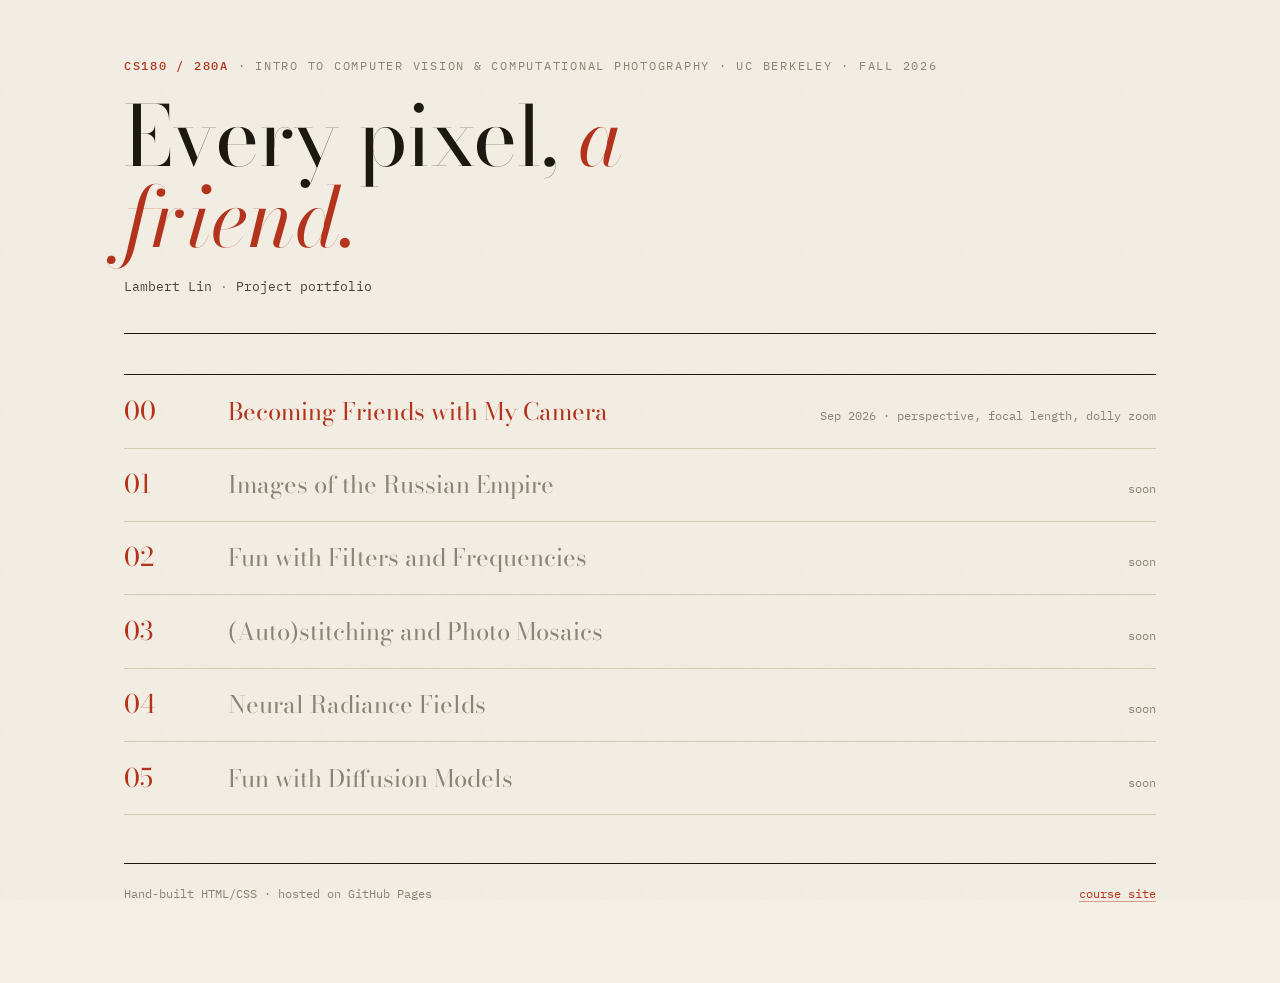
==== index.html @ b27bf091 "Project 0: Becoming Friends with Your Camera Portfolio skeleton, shared stylesheet, proj0 page with " ====
<!DOCTYPE html>
<html lang="en">
<head>
  <meta charset="utf-8">
  <meta name="viewport" content="width=device-width, initial-scale=1">
  <title>Lambert Lin · CS180 Portfolio</title>
  <link rel="stylesheet" href="./style.css">
</head>
<body>
  <main class="page">
    <header class="masthead">
      <p class="kicker"><b>CS180 / 280A</b> · Intro to Computer Vision &amp; Computational Photography · UC Berkeley · Fall 2026</p>
      <h1>Every pixel, <em>a friend.</em></h1>
      <p class="byline"><span>Lambert Lin</span><span>Project portfolio</span></p>
    </header>

    <ol class="index">
      <li><span class="num">00</span><a href="./proj0/">Becoming Friends with My Camera</a><span class="meta">Sep 2026 · perspective, focal length, dolly zoom</span></li>
      <li><span class="num">01</span><span class="soon">Images of the Russian Empire</span><span class="meta">soon</span></li>
      <li><span class="num">02</span><span class="soon">Fun with Filters and Frequencies</span><span class="meta">soon</span></li>
      <li><span class="num">03</span><span class="soon">(Auto)stitching and Photo Mosaics</span><span class="meta">soon</span></li>
      <li><span class="num">04</span><span class="soon">Neural Radiance Fields</span><span class="meta">soon</span></li>
      <li><span class="num">05</span><span class="soon">Fun with Diffusion Models</span><span class="meta">soon</span></li>
    </ol>

    <footer class="colophon">
      <span>Hand-built HTML/CSS · hosted on GitHub Pages</span>
      <span><a href="https://cal-cs180.github.io/fa26/">course site</a></span>
    </footer>
  </main>
</body>
</html>
---- style.css ----
/* CS180 portfolio — shared stylesheet. 纸感 + 暗房红：Bodoni Moda 标题 / Newsreader 正文 / IBM Plex Mono 数据 */
@import url('https://fonts.googleapis.com/css2?family=Bodoni+Moda:ital,opsz,wght@0,6..96,400;0,6..96,500;1,6..96,400&family=Newsreader:ital,opsz,wght@0,6..72,400;0,6..72,500;1,6..72,400&family=IBM+Plex+Mono:wght@400;500&display=swap');

:root {
  --paper: #f4efe5;
  --paper-2: #eae3d3;
  --ink: #1c1913;
  --ink-2: #48423a;
  --ink-3: #8b8375;
  --rule: #d2c9b6;
  --accent: #b3331d;      /* darkroom red */
  --amber: #d69a2f;       /* safelight amber */
  --max: 1080px;
  --serif: "Newsreader", Georgia, "Times New Roman", serif;
  --display: "Bodoni Moda", "Didot", "Bodoni 72", Georgia, serif;
  --mono: "IBM Plex Mono", "SF Mono", Menlo, monospace;
}

* { box-sizing: border-box; }
html { -webkit-text-size-adjust: 100%; }
body {
  margin: 0;
  background: var(--paper);
  color: var(--ink);
  font-family: var(--serif);
  font-size: 1.125rem;
  line-height: 1.55;
  font-optical-sizing: auto;
}
/* 纸张颗粒 */
body::before {
  content: "";
  position: fixed; inset: 0; z-index: -1; pointer-events: none;
  opacity: .55;
  background-image: url("data:image/svg+xml;utf8,<svg xmlns='http://www.w3.org/2000/svg' width='160' height='160'><filter id='n'><feTurbulence type='fractalNoise' baseFrequency='.9' numOctaves='2' stitchTiles='stitch'/><feColorMatrix values='0 0 0 0 0.35 0 0 0 0 0.30 0 0 0 0 0.22 0 0 0 .08 0'/></filter><rect width='100%' height='100%' filter='url(%23n)'/></svg>");
}

a { color: var(--accent); text-decoration: none; border-bottom: 1px solid color-mix(in srgb, var(--accent) 45%, transparent); }
a:hover { border-bottom-color: var(--accent); }

.page { max-width: var(--max); margin: 0 auto; padding: 3.5rem 1.5rem 5rem; }

/* ---------- 报头 ---------- */
.masthead { padding-bottom: 2.25rem; border-bottom: 1px solid var(--ink); position: relative; }
.kicker {
  font-family: var(--mono); font-size: .78rem; letter-spacing: .14em; text-transform: uppercase;
  color: var(--ink-3); margin: 0 0 1.2rem;
}
.kicker b { color: var(--accent); font-weight: 500; }
.masthead h1 {
  font-family: var(--display); font-weight: 400; font-size: clamp(2.6rem, 6.5vw, 5.2rem);
  line-height: .98; letter-spacing: -.01em; margin: 0 0 1.2rem; max-width: 14ch;
}
.masthead h1 em { font-style: italic; color: var(--accent); }
.byline { font-family: var(--mono); font-size: .82rem; color: var(--ink-2); margin: 0; }
.byline span + span::before { content: "·"; margin: 0 .6em; color: var(--ink-3); }
.lede { font-size: 1.32rem; line-height: 1.45; max-width: 34em; margin: 1.6rem 0 0; color: var(--ink-2); }
.lede::first-letter { font-family: var(--display); font-size: 1.35em; color: var(--accent); }

/* ---------- 章节 ---------- */
.part { padding: 3.5rem 0 1rem; border-bottom: 1px solid var(--rule); }
.part:last-of-type { border-bottom: 0; }
.part-head { display: grid; grid-template-columns: 5.5rem 1fr; gap: 1rem; align-items: baseline; margin-bottom: 1.8rem; }
.num { font-family: var(--display); font-size: 3rem; line-height: 1; color: var(--accent); font-variant-numeric: lining-nums; }
.part h2 { font-family: var(--display); font-weight: 400; font-size: clamp(1.7rem, 3.4vw, 2.5rem); line-height: 1.1; margin: 0; }
.brief { grid-column: 2; margin: .35rem 0 0; color: var(--ink-3); font-style: italic; font-size: 1.05rem; }

/* 图对 */
.pair { display: grid; grid-template-columns: 1fr 1fr; gap: 1.6rem; }
.shot { margin: 0; }
.frame {
  background: var(--ink); padding: 6px; box-shadow: 0 1px 0 rgba(0,0,0,.18), 0 14px 30px -18px rgba(28,25,19,.55);
  transition: transform .35s cubic-bezier(.2,.7,.2,1), box-shadow .35s;
}
.frame img { display: block; width: 100%; height: auto; }
.shot:hover .frame { transform: translateY(-3px); box-shadow: 0 1px 0 rgba(0,0,0,.18), 0 22px 40px -18px rgba(28,25,19,.6); }
.frame.placeholder { aspect-ratio: 4 / 5; display: grid; place-items: center; color: var(--paper-2); font-family: var(--mono); font-size: .8rem; letter-spacing: .1em; }
figcaption { display: flex; justify-content: space-between; gap: 1rem; align-items: baseline; margin-top: .7rem; flex-wrap: wrap; }
.tag { font-family: var(--mono); font-size: .8rem; letter-spacing: .08em; text-transform: uppercase; }
.tag::before { content: "■ "; }
.tag-bad::before { color: var(--ink-3); }
.tag-good::before { color: var(--accent); }
.exif { font-family: var(--mono); font-size: .78rem; color: var(--ink-3); }
.exif b { color: var(--ink); font-weight: 500; }

/* 解释块 */
.why { display: grid; grid-template-columns: 5.5rem 1fr; gap: 1rem; margin: 2.2rem 0 1.5rem; }
.why h3 { grid-column: 1; margin: .15rem 0 0; font-family: var(--mono); font-size: .78rem; letter-spacing: .14em; text-transform: uppercase; color: var(--accent); font-weight: 500; }
.why > div { grid-column: 2; max-width: 40em; }
.why p { margin: 0 0 .9em; }

/* 示意图 */
.diagram { margin: 2.2rem 0 0; }
.diagram svg { width: 100%; height: auto; display: block; }
.diagram figcaption { justify-content: flex-start; color: var(--ink-3); font-size: .95rem; font-style: italic; }

/* dolly zoom */
.dolly { margin: 0; }
.dolly .frame { max-width: 720px; margin: 0 auto; }
.filmstrip {
  margin: 1.4rem 0 0; padding: 12px 10px; background: var(--ink);
  display: grid; grid-auto-flow: column; grid-auto-columns: minmax(120px, 1fr); gap: 10px; overflow-x: auto;
  border-top: 6px dotted var(--paper-2); border-bottom: 6px dotted var(--paper-2);
}
.filmstrip figure { margin: 0; position: relative; }
.filmstrip img { display: block; width: 100%; height: auto; }
.filmstrip figcaption { position: absolute; left: 6px; bottom: 6px; margin: 0; font-family: var(--mono); font-size: .68rem; color: var(--amber); background: rgba(28,25,19,.75); padding: 1px 5px; }

/* 页脚 */
.colophon { margin-top: 3rem; padding-top: 1.2rem; border-top: 1px solid var(--ink); font-family: var(--mono); font-size: .78rem; color: var(--ink-3); display: flex; justify-content: space-between; gap: 1rem; flex-wrap: wrap; }

.print-note { display: none; font-family: var(--mono); font-size: .78rem; color: var(--accent); width: 100%; }

/* 待填内容高亮（交付前应全部替换掉） */
.todo { background: #fff2a8; color: #6b4d00; padding: 0 .25em; }

/* 首屏渐显 */
@media (prefers-reduced-motion: no-preference) {
  .masthead, .part, .colophon { animation: rise .7s cubic-bezier(.2,.7,.2,1) both; }
  .part:nth-of-type(1) { animation-delay: .12s; }
  .part:nth-of-type(2) { animation-delay: .22s; }
  .part:nth-of-type(3) { animation-delay: .32s; }
  .colophon { animation-delay: .4s; }
}
@keyframes rise { from { opacity: 0; transform: translateY(14px); } to { opacity: 1; transform: none; } }

/* 目录页（站点首页） */
.index { list-style: none; padding: 0; margin: 2.5rem 0 0; border-top: 1px solid var(--ink); }
.index li { display: grid; grid-template-columns: 5.5rem 1fr auto; gap: 1rem; align-items: baseline; padding: 1.1rem 0; border-bottom: 1px solid var(--rule); }
.index .num { font-size: 1.6rem; }
.index a { border: 0; font-family: var(--display); font-size: 1.5rem; }
.index .soon { color: var(--ink-3); font-family: var(--display); font-size: 1.5rem; }
.index .meta { font-family: var(--mono); font-size: .78rem; color: var(--ink-3); }

@media (max-width: 720px) {
  body { font-size: 1.05rem; }
  .page { padding: 2.5rem 1.1rem 4rem; }
  .pair { grid-template-columns: 1fr; }
  .part-head, .why { grid-template-columns: 1fr; }
  .brief, .why > div { grid-column: 1; }
  .index li { grid-template-columns: 3.5rem 1fr; }
  .index .meta { grid-column: 2; }
}

@media print {
  @page { margin: 14mm; }
  body { background: #fff; font-size: 11pt; }
  body::before { display: none; }
  .frame { box-shadow: none; }
  .pair, .shot, .dolly, .diagram, .why { break-inside: avoid; }
  .part-head { break-after: avoid; }
  .masthead { break-inside: avoid; break-after: avoid; }
  .masthead, .part, .colophon { animation: none; }
  .filmstrip { overflow: visible; grid-auto-columns: 1fr; }
  .print-note { display: block; }
}
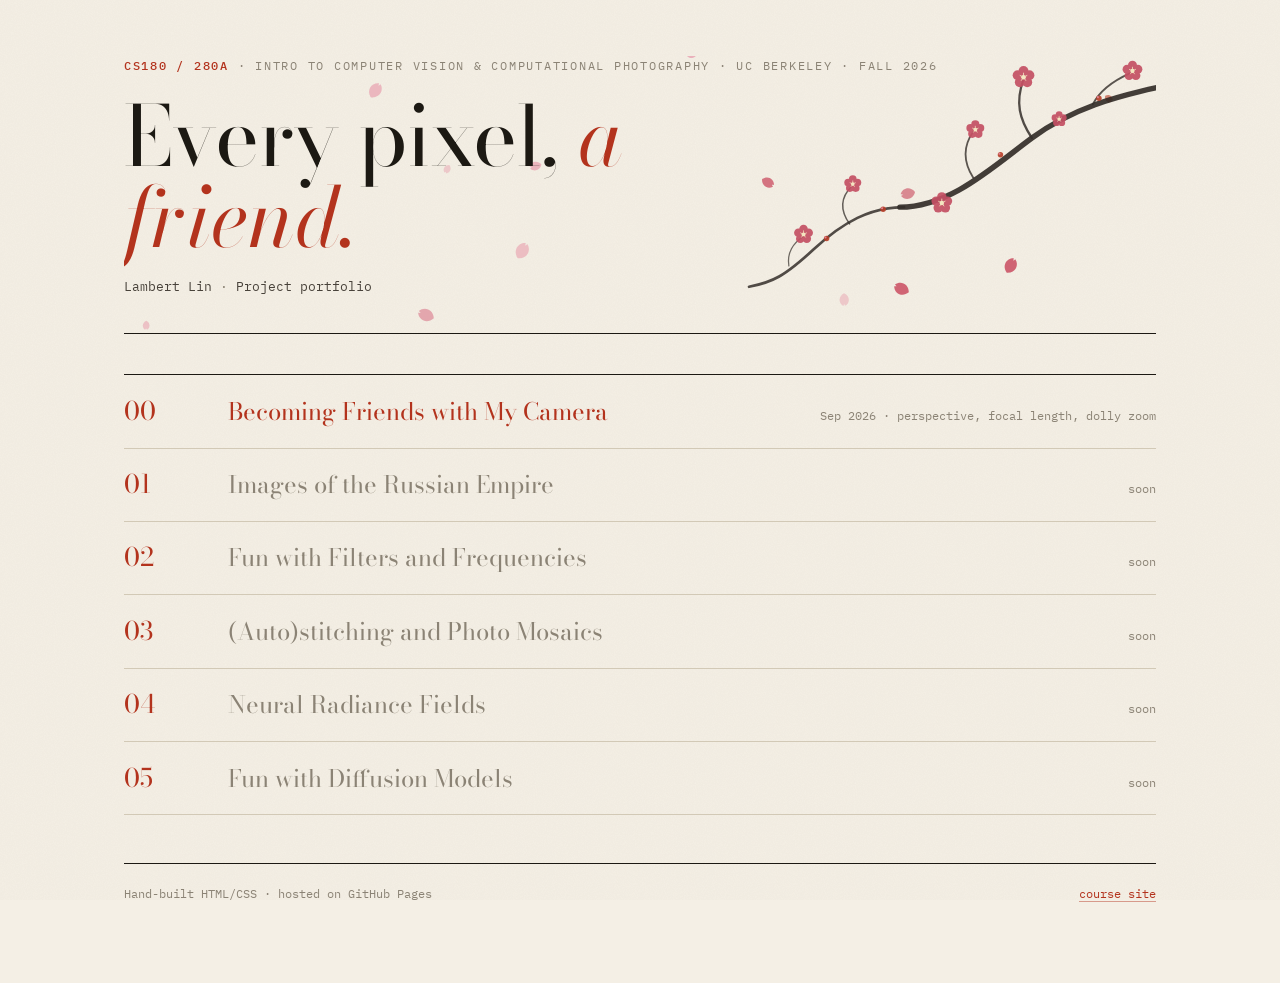
==== commit 6143963f: "masthead: ink plum branch and drifting petals (canvas, no deps) Co-Authored-By: Claude Fable 5.1 <no" ====
--- a/index.html
+++ b/index.html
@@ -28,5 +28,6 @@
       <span><a href="https://cal-cs180.github.io/fa26/">course site</a></span>
     </footer>
   </main>
+  <script src="./petals.js" defer></script>
 </body>
 </html>
--- a/style.css
+++ b/style.css
@@ -41,7 +41,12 @@
 .page { max-width: var(--max); margin: 0 auto; padding: 3.5rem 1.5rem 5rem; }
 
 /* ---------- 报头 ---------- */
-.masthead { padding-bottom: 2.25rem; border-bottom: 1px solid var(--ink); position: relative; }
+.masthead { padding-bottom: 2.25rem; border-bottom: 1px solid var(--ink); position: relative; overflow: hidden; }
+.masthead > * { position: relative; z-index: 1; }
+.masthead .petals, .masthead .branch { position: absolute; z-index: 0; pointer-events: none; }
+.masthead .petals { inset: 0; }
+.masthead .branch { top: -6px; right: -10px; width: min(440px, 46%); opacity: .95; }
+.masthead .branch svg { width: 100%; height: auto; display: block; }
 .kicker {
   font-family: var(--mono); font-size: .78rem; letter-spacing: .14em; text-transform: uppercase;
   color: var(--ink-3); margin: 0 0 1.2rem;
@@ -134,6 +139,7 @@
 
 @media (max-width: 720px) {
   body { font-size: 1.05rem; }
+  .masthead .branch { width: 58%; opacity: .6; top: 0; }
   .page { padding: 2.5rem 1.1rem 4rem; }
   .pair { grid-template-columns: 1fr; }
   .part-head, .why { grid-template-columns: 1fr; }
@@ -148,9 +154,15 @@
   body::before { display: none; }
   .frame { box-shadow: none; }
   .pair, .shot, .dolly, .diagram, .why { break-inside: avoid; }
+  .part { break-before: page; }
   .part-head { break-after: avoid; }
   .masthead { break-inside: avoid; break-after: avoid; }
   .masthead, .part, .colophon { animation: none; }
+  .masthead .petals { display: none; }
+  .masthead .branch { opacity: .8; }
   .filmstrip { overflow: visible; grid-auto-columns: 1fr; }
   .print-note { display: block; }
+  .dolly .frame { max-width: 400px; }
+  .filmstrip { break-inside: avoid; }
+  .part-head { break-inside: avoid; }
 }
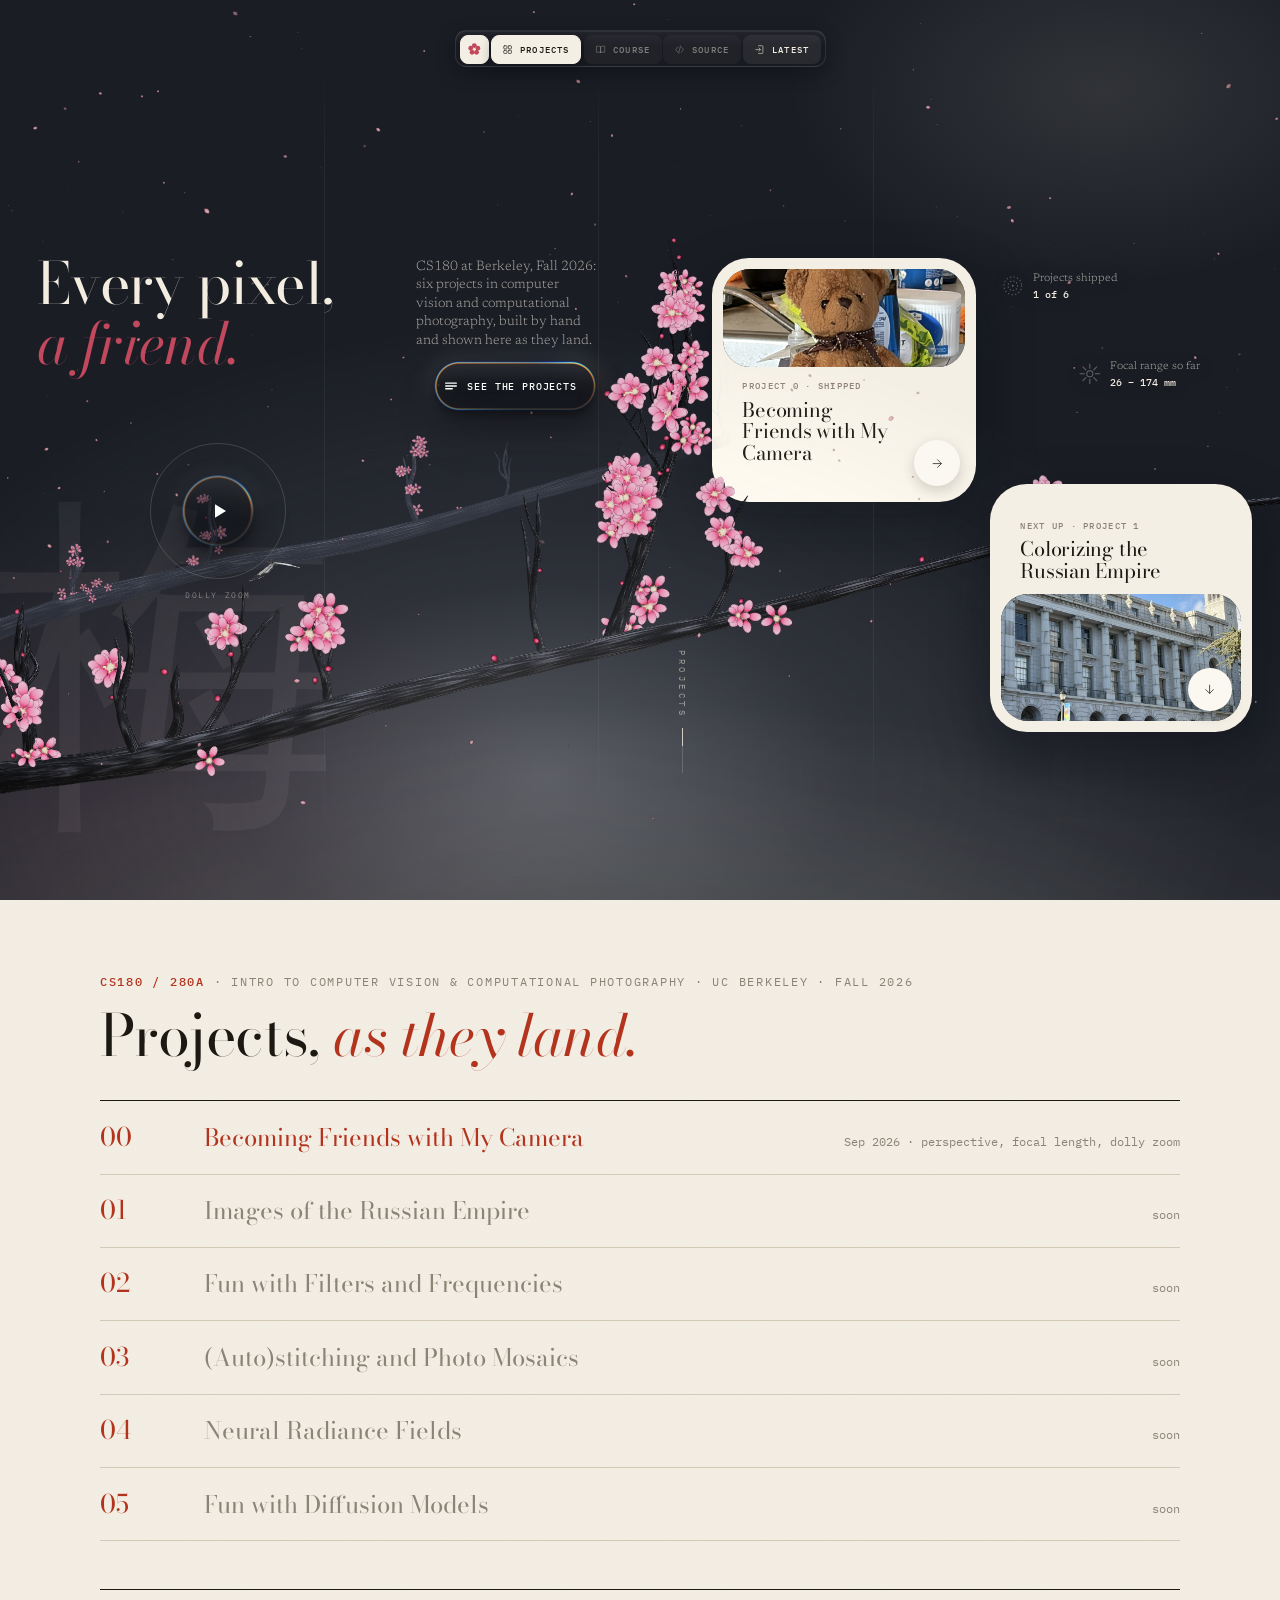
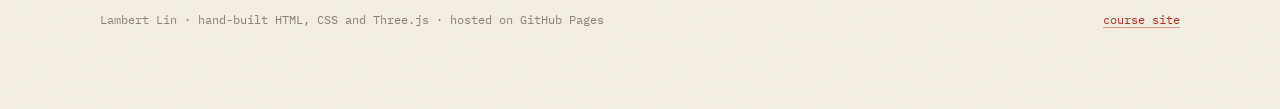
==== commit b4ecc769: "Portfolio home: 夜梅 — a night plum bough hero (Three.js), liquid-metal controls, paper project index " ====
--- a/index.html
+++ b/index.html
@@ -1,19 +1,843 @@
 <!DOCTYPE html>
 <html lang="en">
 <head>
-  <meta charset="utf-8">
-  <meta name="viewport" content="width=device-width, initial-scale=1">
-  <title>Lambert Lin · CS180 Portfolio</title>
-  <link rel="stylesheet" href="./style.css">
+<meta charset="utf-8">
+<meta name="viewport" content="width=device-width, initial-scale=1, viewport-fit=cover">
+<title>Lambert Lin · CS180 Portfolio</title>
+<meta name="description" content="CS180 Fall 2026 project portfolio: computer vision and computational photography, one page per project.">
+<link rel="icon" href="data:image/svg+xml,%3Csvg xmlns='http://www.w3.org/2000/svg' viewBox='0 0 24 24'%3E%3Crect width='24' height='24' fill='%2315171d'/%3E%3Cg fill='%23c2485d'%3E%3Ccircle cx='12' cy='6.8' r='3.4'/%3E%3Ccircle cx='16.9' cy='10.4' r='3.4'/%3E%3Ccircle cx='15.1' cy='16.2' r='3.4'/%3E%3Ccircle cx='8.9' cy='16.2' r='3.4'/%3E%3Ccircle cx='7.1' cy='10.4' r='3.4'/%3E%3C/g%3E%3Ccircle cx='12' cy='12' r='1.9' fill='%23f4e6bf'/%3E%3C/svg%3E">
+<script>document.documentElement.className += " js";</script>
+<link rel="preconnect" href="https://fonts.googleapis.com">
+<link rel="preconnect" href="https://fonts.gstatic.com" crossorigin>
+<link href="https://fonts.googleapis.com/css2?family=Bodoni+Moda:ital,opsz,wght@0,6..96,400;0,6..96,500;1,6..96,400&family=Newsreader:ital,opsz,wght@0,6..72,300;0,6..72,400;0,6..72,500;1,6..72,400&family=IBM+Plex+Mono:wght@400;500&display=swap" rel="stylesheet">
+<style>
+  /* ── design unit: 1u === 1px on the 1600 × 880 reference frame ───────── */
+  :root{
+    --u: calc(100vw / 1600);
+
+    --ink:            #f3ece0;
+    --ink-soft:       rgba(243,236,224,.66);
+    --ink-faint:      rgba(243,236,224,.46);
+    --rule:           rgba(243,236,224,.06);
+
+    --card:           #f4efe5;
+    --card-ink:       #1c1913;
+    --card-label:     #8b8375;
+
+    --mei:            #c2485d;
+    --night:          #15171d;
+
+    --display: "Bodoni Moda", "Didot", "Bodoni 72", Georgia, serif;
+    --serif: "Newsreader", Georgia, "Times New Roman", serif;
+    --mono: "IBM Plex Mono", "SF Mono", Menlo, monospace;
+
+    --ease: cubic-bezier(.22,.61,.36,1);
+    --ease-out: cubic-bezier(.16,1,.3,1);
+  }
+  @media (min-width:1900px){ :root{ --u: calc(1900px / 1600); } }
+
+  *,*::before,*::after{ box-sizing:border-box; margin:0; padding:0; }
+
+  html{ background:var(--night); scroll-behavior:smooth; }
+  body{
+    font-family:var(--serif);
+    font-weight:400;
+    color:var(--ink);
+    background:var(--night);
+    overflow-x:hidden;
+    -webkit-font-smoothing:antialiased;
+    -moz-osx-font-smoothing:grayscale;
+  }
+
+  /* ── hero shell ──────────────────────────────────────────────────────── */
+  .hero{
+    position:relative;
+    width:100%;
+    height:100svh;
+    min-height:calc(880 * var(--u));
+    overflow:hidden;
+    isolation:isolate;
+    /* a near-flat night, with the moon's halo top right and a faint
+       breath of plum in the low left corner */
+    background:
+      radial-gradient(34% 30% at 86% 10%, rgba(236,232,220,.11) 0%, rgba(236,232,220,0) 72%),
+      radial-gradient(60% 50% at 8% 92%,  rgba(194,72,93,.07) 0%, rgba(194,72,93,0) 70%),
+      #1a1d24;
+  }
+  /* The floor of light the bough stands in: moonlight pooling at the foot
+     of the frame, brightest in the middle of the bottom edge. */
+  .hero::after{
+    content:'';
+    position:absolute; inset:0;
+    background:
+      radial-gradient(72% 44% at 50% 117%, rgba(236,232,222,.34) 0%, rgba(236,232,222,.13) 42%, rgba(236,232,222,.03) 72%, rgba(236,232,222,0) 88%),
+      linear-gradient(180deg, rgba(236,232,222,0) 54%, rgba(236,232,222,.02) 78%, rgba(236,232,222,.06) 100%);
+    pointer-events:none; z-index:0;
+  }
+
+  .stage{
+    position:absolute; left:50%; top:50%;
+    margin-left:calc(-800 * var(--u));
+    margin-top:calc(-440 * var(--u));
+    width:calc(1600 * var(--u));
+    height:calc(880 * var(--u));
+  }
+
+  /* ── column guides (z 1) ─────────────────────────────────────────────── */
+  .guides{ position:absolute; inset:calc(-40 * var(--u)) 0; z-index:1; pointer-events:none; }
+  .guides i{
+    position:absolute; top:0; bottom:0; width:1px;
+    background:linear-gradient(180deg, rgba(243,236,224,0) 0%, var(--rule) 12%, var(--rule) 78%, rgba(243,236,224,0) 100%);
+  }
+
+  /* ── ghost glyph (z 1) ───────────────────────────────────────────────── */
+  .ghost{
+    position:absolute; z-index:1;
+    left:calc(-14 * var(--u)); bottom:calc(-96 * var(--u));
+    font-family:"Songti SC","Noto Serif SC","Source Han Serif SC","PingFang SC",var(--serif);
+    font-size:calc(440 * var(--u));
+    line-height:1;
+    font-weight:400;
+    color:rgba(243,236,224,.05);
+    white-space:nowrap; user-select:none; pointer-events:none;
+  }
+
+  /* ── three.js canvas (z 3) ───────────────────────────────────────────── */
+  #scene{
+    position:absolute; inset:0; z-index:3;
+    width:100%; height:100%;
+    pointer-events:none;
+    opacity:0; transition:opacity .7s var(--ease);
+  }
+  .is-ready #scene{ opacity:1; }
+
+  /* ── nav: a floating dock (z 5) ──────────────────────────────────────── */
+  .dock-wrap{
+    position:absolute; z-index:5;
+    top:calc(38 * var(--u)); left:0; right:0;
+    display:flex; justify-content:center;
+    pointer-events:none;
+  }
+  .dock{
+    pointer-events:auto;
+    display:flex; align-items:flex-start; gap:calc(3 * var(--u));
+    height:calc(46 * var(--u));
+    padding:calc(5 * var(--u));
+    border-radius:calc(14 * var(--u));
+    border:1px solid rgba(243,236,224,.11);
+    background:
+      linear-gradient(180deg, rgba(243,236,224,.055), rgba(243,236,224,0) 42%),
+      rgba(24,26,33,.76);
+    box-shadow:0 calc(8 * var(--u)) calc(22 * var(--u)) rgba(6,8,14,.34),
+               inset 0 1px rgba(243,236,224,.06);
+    isolation:isolate;
+  }
+  .dock-item{
+    position:relative; z-index:6;
+    display:inline-flex; align-items:center; justify-content:center;
+    flex:none;
+    height:calc(36 * var(--u));
+    gap:calc(8 * var(--u));
+    padding:0 calc(13 * var(--u));
+    transform-origin:50% 0;
+    border:1px solid transparent;
+    border-radius:calc(10 * var(--u));
+    background:rgba(243,236,224,.04);
+    color:var(--ink-faint);
+    text-decoration:none; cursor:pointer;
+    font-family:var(--mono);
+    font-size:calc(11 * var(--u)); font-weight:500;
+    letter-spacing:calc(1.5 * var(--u)); text-transform:uppercase;
+    white-space:nowrap;
+    will-change:width,height,transform;
+    transition:color .18s var(--ease), border-color .2s var(--ease), background .2s var(--ease);
+  }
+  .dock-item[data-near="true"]{
+    z-index:7;
+    color:var(--ink);
+    border-color:rgba(243,236,224,.19);
+    background:rgba(28,30,38,.94);
+    box-shadow:0 calc(7 * var(--u)) calc(16 * var(--u)) rgba(6,8,14,.34);
+  }
+  .dock-item .glyph{
+    width:calc(14 * var(--u)); height:calc(14 * var(--u)); flex:none;
+    opacity:.66; transition:opacity .18s var(--ease);
+  }
+  .dock-item .glyph svg{
+    display:block; width:100%; height:100%;
+    fill:none; stroke:currentColor; stroke-width:1.25;
+    stroke-linecap:round; stroke-linejoin:round;
+  }
+  .dock-item[data-near="true"] .glyph{ opacity:1; }
+
+  .dock-mark{
+    width:calc(36 * var(--u)); padding:0;
+    background:var(--card); border-color:var(--card); color:var(--mei);
+    overflow:hidden;
+  }
+  .dock-mark svg{ width:62%; height:62%; display:block; fill:currentColor; }
+  .dock-mark[data-near="true"]{ background:#fff; border-color:#fff; color:var(--mei); }
+
+  .dock-item.is-active{
+    background:var(--card); border-color:var(--card); color:var(--card-ink);
+    box-shadow:0 calc(6 * var(--u)) calc(16 * var(--u)) rgba(6,8,14,.28);
+  }
+  .dock-item.is-active .glyph{ opacity:.8; }
+  .dock-item--enter{ color:var(--ink); background:rgba(243,236,224,.075); }
+
+  /* ── specular rim ────────────────────────────────────────────────────── */
+  [data-spec]{ --spec-angle:2.4rad; --spec-bright:0; }
+  [data-spec]::after{
+    content:''; position:absolute; inset:-1px; z-index:5;
+    padding:1px; border-radius:inherit; pointer-events:none;
+    opacity:var(--spec-bright);
+    background:conic-gradient(from var(--spec-angle) at 50% 50%,
+      rgba(246,238,226,0) 0deg, rgba(246,238,226,.08) 14deg, rgba(246,238,226,.95) 28deg,
+      rgba(246,238,226,.16) 46deg, rgba(246,238,226,0) 68deg, rgba(246,238,226,0) 180deg,
+      rgba(246,238,226,.08) 194deg, rgba(246,238,226,.95) 208deg, rgba(246,238,226,.16) 226deg,
+      rgba(246,238,226,0) 248deg, rgba(246,238,226,0) 360deg);
+    -webkit-mask:linear-gradient(#000 0 0) content-box, linear-gradient(#000 0 0);
+            mask:linear-gradient(#000 0 0) content-box, linear-gradient(#000 0 0);
+    -webkit-mask-composite:xor; mask-composite:exclude;
+  }
+  .dock{ position:relative; }
+
+  /* ── hero copy (z 4) ─────────────────────────────────────────────────── */
+  .headline{
+    position:absolute; z-index:4;
+    left:calc(46 * var(--u)); top:calc(196 * var(--u));
+    font-family:var(--display);
+    font-size:calc(72 * var(--u)); line-height:calc(72 * var(--u));
+    font-weight:400; letter-spacing:calc(-0.8 * var(--u));
+    color:var(--ink);
+  }
+  .headline span{ display:block; padding-bottom:.04em; }
+  .headline span i{ display:inline-block; font-style:normal; }
+  .headline em{ font-style:italic; color:var(--mei); }
+
+  .lede{
+    position:absolute; z-index:4;
+    left:calc(520 * var(--u)); top:calc(200 * var(--u));
+    width:calc(226 * var(--u));
+    font-size:calc(17 * var(--u)); line-height:calc(23 * var(--u));
+    font-weight:300; color:var(--ink-soft);
+  }
+
+  /* ── liquid-metal controls ───────────────────────────────────────────── */
+  .pill-clip{
+    position:absolute; z-index:4;
+    left:calc(644 * var(--u)); top:calc(360 * var(--u));
+    width:calc(410 * var(--u)); height:calc(270 * var(--u));
+    margin:calc(-135 * var(--u)) 0 0 calc(-205 * var(--u));
+    clip-path:inset(calc(72 * var(--u)) calc(60 * var(--u))
+                    calc(26 * var(--u)) calc(60 * var(--u)) round calc(62 * var(--u)));
+  }
+  .pill{
+    position:absolute; inset:0; --mr:calc(150 * var(--u));
+    display:grid; place-items:center;
+  }
+
+  .liquid-stage{
+    --lu:calc(var(--h) / 516);
+    --bh:var(--h);
+    --pad:calc(900 * var(--lu));
+    position:relative;
+    width:max-content; height:max-content;
+    padding:var(--pad);
+    display:grid; place-items:center;
+    touch-action:manipulation;
+    font-family:var(--mono);
+    -webkit-font-smoothing:antialiased;
+  }
+  .liquid-stage--explore{ --h:calc(60.156 * var(--u)); }
+  .liquid-stage--play{ --h:calc(88.2288 * var(--u)); }
+
+  .liquid-plate{
+    position:absolute;
+    inset:var(--pad);
+    border-radius:999px;
+    background:
+      linear-gradient(180deg, rgba(255,255,255,.085), rgba(255,255,255,.014) 44%, rgba(255,255,255,0) 64%),
+      rgba(8,9,14,.46);
+    box-shadow:
+      0 calc(var(--h) * 0.08) calc(var(--h) * 0.18) rgba(0,0,0,.38),
+      0 calc(var(--h) * 0.24) calc(var(--h) * 0.50) rgba(0,0,0,.28),
+      0 calc(var(--h) * 0.48) calc(var(--h) * 0.96) rgba(0,0,0,.16),
+      inset 0 1px 0 rgba(255,255,255,.13),
+      inset 0 calc(var(--h) * -0.02) calc(var(--h) * 0.05) rgba(255,255,255,.05);
+    transition:box-shadow .38s cubic-bezier(.22,.61,.36,1),
+               background .38s cubic-bezier(.22,.61,.36,1);
+  }
+  .liquid-stage.hot .liquid-plate{
+    background:
+      linear-gradient(180deg, rgba(255,255,255,.105), rgba(255,255,255,.02) 44%, rgba(255,255,255,0) 64%),
+      rgba(6,7,12,.54);
+    box-shadow:
+      0 calc(var(--h) * 0.10) calc(var(--h) * 0.22) rgba(0,0,0,.44),
+      0 calc(var(--h) * 0.32) calc(var(--h) * 0.66) rgba(0,0,0,.34),
+      0 calc(var(--h) * 0.66) calc(var(--h) * 1.32) rgba(0,0,0,.20),
+      inset 0 1px 0 rgba(255,255,255,.17),
+      inset 0 calc(var(--h) * -0.02) calc(var(--h) * 0.05) rgba(255,255,255,.06);
+  }
+  .liquid-fx{ position:absolute; inset:0; width:100%; height:100%; display:block; }
+
+  .liquid-button{
+    position:relative;
+    height:var(--bh);
+    border:0; background:none;
+    border-radius:999px;
+    display:flex; align-items:center; justify-content:center;
+    color:#fff;
+    font-family:inherit; font-weight:500; line-height:1;
+    letter-spacing:.08em; text-transform:uppercase;
+    cursor:pointer; -webkit-tap-highlight-color:transparent; outline:none;
+  }
+  .liquid-button:focus-visible{
+    outline:calc(4 * var(--lu)) solid rgba(255,255,255,.55);
+    outline-offset:calc(10 * var(--lu));
+  }
+  .liquid-button .ico{ display:block; flex:none; overflow:visible; }
+  .liquid-button .lbl{ display:block; transform:translateY(calc(2 * var(--lu))); }
+  .liquid-button--explore{
+    padding:0 calc(200 * var(--lu)) 0 calc(95 * var(--lu));
+    gap:calc(104 * var(--lu));
+    font-size:calc(112 * var(--lu));
+  }
+  .liquid-button--explore .ico{
+    width:calc(150 * var(--lu)); height:calc(150 * var(--lu));
+  }
+  .liquid-button--play{
+    width:var(--bh); height:var(--bh); padding:0;
+  }
+  .liquid-button--play .ico{
+    width:calc(176 * var(--lu)); height:calc(176 * var(--lu));
+    margin-left:calc(14 * var(--lu));
+  }
+  .liquid-button--play .lbl{ display:none; }
+  .liquid-stage.press .liquid-plate{
+    background:
+      linear-gradient(180deg, rgba(255,255,255,.07), rgba(255,255,255,.01) 44%, rgba(255,255,255,0) 64%),
+      rgba(5,6,10,.58);
+    box-shadow:
+      0 calc(var(--h) * 0.04) calc(var(--h) * 0.11) rgba(0,0,0,.46),
+      0 calc(var(--h) * 0.13) calc(var(--h) * 0.32) rgba(0,0,0,.36),
+      0 calc(var(--h) * 0.27) calc(var(--h) * 0.62) rgba(0,0,0,.22),
+      inset 0 1px 0 rgba(255,255,255,.10);
+    transition-duration:.10s;
+  }
+
+  /* ── play button (z 4) ─────────────────────────────────────────────── */
+  .play-wrap{
+    position:absolute; z-index:4; pointer-events:none;
+    left:calc(187 * var(--u)); top:calc(431 * var(--u));
+    width:calc(170 * var(--u)); height:calc(170 * var(--u));
+  }
+  .play-wrap > *{ pointer-events:auto; }
+  .play-clip{
+    position:absolute; left:50%; top:50%;
+    width:calc(396 * var(--u)); height:calc(396 * var(--u));
+    margin:calc(-198 * var(--u)) 0 0 calc(-198 * var(--u));
+    clip-path:inset(calc(131 * var(--u)) calc(106 * var(--u))
+                    calc(73 * var(--u)) calc(106 * var(--u)) round calc(92 * var(--u)));
+  }
+  .play-glass{ position:absolute; inset:0; display:grid; place-items:center; }
+  .play-ring{
+    position:absolute; inset:0; pointer-events:none;
+    border:1px solid rgba(243,236,224,.17); border-radius:50%;
+  }
+  .play-ring::after{
+    content:''; position:absolute; inset:calc(-1 * var(--u));
+    border:1px solid rgba(243,236,224,.32); border-radius:50%;
+    opacity:0; transform:scale(.86);
+    transition:opacity .7s var(--ease), transform .9s var(--ease-out);
+  }
+  .play-clip:hover ~ .play-ring::after,
+  .play-clip:focus-within ~ .play-ring::after{ opacity:1; transform:scale(1.06); }
+  .play-label{
+    position:absolute; left:50%; top:calc(100% + 12 * var(--u)); transform:translateX(-50%);
+    font-family:var(--mono); font-size:calc(10.5 * var(--u)); letter-spacing:calc(2 * var(--u));
+    text-transform:uppercase; color:var(--ink-faint); white-space:nowrap;
+  }
+
+  /* ── stats (z 4) ─────────────────────────────────────────────────────── */
+  .stat{ position:absolute; z-index:4; display:flex; align-items:flex-start; gap:calc(9 * var(--u)); }
+  .stat--a{ left:calc(1250 * var(--u)); top:calc(216 * var(--u)); }
+  .stat--b{ left:calc(1346 * var(--u)); top:calc(326 * var(--u)); }
+  .stat .mark{ width:calc(32 * var(--u)); height:calc(32 * var(--u)); flex:none; margin-top:calc(2 * var(--u)); color:rgba(243,236,224,.34); }
+  .stat .mark svg{ width:100%; height:100%; display:block; }
+  .stat dt{ font-size:calc(13.5 * var(--u)); font-weight:300; color:var(--ink-soft); line-height:calc(19 * var(--u)); }
+  .stat dt, .stat dd{ text-shadow:0 calc(2 * var(--u)) calc(16 * var(--u)) rgba(6,8,14,.6); }
+  .stat .mark svg{ filter:drop-shadow(0 calc(2 * var(--u)) calc(10 * var(--u)) rgba(6,8,14,.6)); }
+  .stat dd{ font-family:var(--mono); font-size:calc(13 * var(--u)); font-weight:500; color:var(--ink); line-height:calc(21 * var(--u)); }
+
+  /* ── cards ───────────────────────────────────────────────────────────── */
+  .card{
+    position:absolute;
+    background:var(--card); border-radius:calc(46 * var(--u));
+    box-shadow:0 calc(30 * var(--u)) calc(70 * var(--u)) rgba(6,8,14,.40);
+    transition:box-shadow .8s var(--ease);
+  }
+  .card--about{
+    left:calc(890 * var(--u)); top:calc(200 * var(--u));
+    width:calc(330 * var(--u)); height:calc(305 * var(--u));
+  }
+  .card--stove{
+    z-index:4; will-change:transform;
+    left:calc(1237 * var(--u)); top:calc(482 * var(--u));
+    width:calc(328 * var(--u)); height:calc(310 * var(--u));
+  }
+  .card .label{
+    position:absolute; left:calc(38 * var(--u));
+    font-family:var(--mono); font-size:calc(11 * var(--u)); letter-spacing:calc(1.6 * var(--u));
+    text-transform:uppercase; font-weight:500; color:var(--card-label);
+  }
+  .card h2{
+    position:absolute; left:calc(38 * var(--u)); right:calc(38 * var(--u));
+    font-family:var(--display);
+    font-size:calc(25 * var(--u)); line-height:calc(27 * var(--u));
+    font-weight:400; letter-spacing:calc(-0.3 * var(--u)); color:var(--card-ink);
+  }
+  .card--about .label{ top:calc(152 * var(--u)); }
+  .card--about h2{ top:calc(176 * var(--u)); width:calc(200 * var(--u)); }
+  .card--stove .label{ top:calc(45 * var(--u)); }
+  .card--stove h2{ top:calc(68 * var(--u)); }
+  .card figure{
+    position:absolute; left:calc(14 * var(--u)); right:calc(14 * var(--u));
+    border-radius:calc(34 * var(--u)); overflow:hidden;
+    isolation:isolate; background:#2a2420;
+  }
+  .card--stove figure{ bottom:calc(14 * var(--u)); height:calc(158 * var(--u)); }
+  .card--about figure{ top:calc(14 * var(--u)); height:calc(122 * var(--u)); }
+  .portal-media{
+    position:absolute; inset:calc(-9 * var(--u)); z-index:1; display:block;
+    will-change:transform,clip-path;
+    transform:
+      perspective(900px)
+      translate3d(calc(var(--px,0) * -11px),calc(var(--py,0) * -7px),0)
+      rotateY(calc(var(--px,0) * -1.4deg))
+      rotateX(calc(var(--py,0) * .9deg));
+    transform-origin:50% 50%;
+  }
+  .portal-media img{
+    width:100%; height:100%; object-fit:cover; display:block;
+    transform:scale(1.08);
+    filter:saturate(.92) contrast(1.03);
+    transition:transform 1.25s var(--ease-out),filter .8s var(--ease);
+  }
+  .card:hover .portal-media img{ transform:scale(1.13); filter:saturate(1.04) contrast(1.04); }
+  .pixel-reveal{
+    position:absolute; inset:0; z-index:3; width:100%; height:100%;
+    pointer-events:none; opacity:0; mix-blend-mode:screen;
+  }
+  .card figure::after{
+    content:''; position:absolute; z-index:2;
+    filter:blur(calc(2 * var(--u))); opacity:0; pointer-events:none;
+    top:0; bottom:0; width:26%; left:calc(-13% - 9 * var(--u));
+    background:linear-gradient(90deg,transparent,rgba(244,200,210,.2) 42%,rgba(255,246,248,.72) 54%,transparent);
+  }
+
+  .knob-float{
+    position:absolute; z-index:4; pointer-events:none;
+    left:calc(1142 * var(--u)); top:calc(427 * var(--u));
+    width:calc(58 * var(--u)); height:calc(58 * var(--u));
+  }
+  .knob-float > *{ pointer-events:auto; }
+  .knob--about{ left:0; top:0; }
+  .card .knob, .knob--about{
+    position:absolute; z-index:4; right:calc(20 * var(--u)); bottom:calc(20 * var(--u));
+    width:calc(58 * var(--u)); height:calc(58 * var(--u));
+    border:0; border-radius:50%; cursor:pointer; text-decoration:none;
+    background:#fbf8f1; display:grid; place-items:center;
+    box-shadow:0 calc(6 * var(--u)) calc(16 * var(--u)) rgba(28,25,19,.18);
+    transition:transform .5s var(--ease-out), background .4s var(--ease);
+  }
+  .knob--about{ right:auto; bottom:auto; width:calc(58 * var(--u)); height:calc(58 * var(--u)); }
+  .card--stove .knob{ width:calc(54 * var(--u)); height:calc(54 * var(--u)); right:calc(26 * var(--u)); bottom:calc(26 * var(--u)); }
+  .card .knob svg, .knob--about svg{ width:calc(19 * var(--u)); height:calc(19 * var(--u)); display:block; color:#3f3a34; }
+  .card .knob:hover, .knob--about:hover{ transform:scale(1.1) rotate(8deg); background:#fff; }
+  .card:hover{ box-shadow:0 calc(38 * var(--u)) calc(84 * var(--u)) rgba(6,8,14,.46); }
+
+  /* ── scroll cue (z 4) ────────────────────────────────────────────────── */
+  .scroll{
+    position:absolute; z-index:4;
+    left:calc(846 * var(--u)); top:calc(690 * var(--u));
+    display:flex; align-items:center; gap:calc(12 * var(--u));
+    writing-mode:vertical-rl;
+    font-family:var(--mono);
+    font-size:calc(11 * var(--u)); font-weight:400;
+    letter-spacing:calc(4.4 * var(--u));
+    color:rgba(243,236,224,.5);
+    text-transform:uppercase; text-decoration:none;
+  }
+  .scroll .track{ position:relative; width:1px; height:calc(56 * var(--u)); background:rgba(243,236,224,.18); overflow:hidden; }
+  .scroll .track::after{
+    content:''; position:absolute; inset:0 0 auto; height:40%;
+    background:rgba(243,236,224,.75);
+    animation:trickle 2.6s var(--ease) infinite;
+  }
+  @keyframes trickle{
+    0%   { transform:translateY(-105%); opacity:0; }
+    22%  { opacity:1; }
+    78%  { opacity:1; }
+    100% { transform:translateY(255%); opacity:0; }
+  }
+
+  /* ── entrance ────────────────────────────────────────────────────────── */
+  .js .mask{ clip-path:inset(100% 0 0 0 round var(--mr,0px)); }
+  .is-ready .mask{
+    clip-path:inset(0 0 0 0 round var(--mr,0px));
+    transition:clip-path 1.05s var(--ease-out) var(--d,0ms);
+  }
+  .js .mask-circle{ clip-path:circle(0% at 50% 50%); }
+  .is-ready .mask-circle{
+    clip-path:circle(76% at 50% 50%);
+    transition:clip-path 1.1s var(--ease-out) var(--d,0ms);
+  }
+  .js .fade{ opacity:0; }
+  .is-ready .fade{ opacity:1; transition:opacity 1.3s var(--ease) var(--d,0ms); }
+
+  .intro-done .mask, .intro-done .mask-circle{ clip-path:none; transition:none; }
+
+  .card{ --mr:calc(46 * var(--u)); }
+
+  .js .dock{ opacity:0; }
+  .is-ready .dock{ opacity:1; transition:opacity .8s var(--ease) 80ms; }
+  .js .dock-item{ clip-path:inset(0 0 105% 0); }
+  .is-ready .dock-item{
+    clip-path:inset(0 0 -30% 0);
+    transition:clip-path .9s var(--ease-out) var(--d,0ms),
+               color .18s var(--ease), border-color .2s var(--ease), background .2s var(--ease);
+  }
+  .intro-done .dock-item{ clip-path:none; }
+
+  .js .headline span i{ opacity:0; transform:translateY(calc(16 * var(--u))); }
+  .is-ready .headline span i{
+    opacity:1; transform:none;
+    transition:opacity 1.05s var(--ease) var(--d,0ms),
+               transform 1.25s var(--ease-out) var(--d,0ms);
+  }
+
+  .js .portal-media{ clip-path:inset(0 100% 0 0 round calc(25 * var(--u))); }
+  .is-ready .card--about .portal-media{ animation:portal-cut 1.45s steps(12,end) .92s both; }
+  .is-ready .card--stove .portal-media{ animation:portal-cut 1.45s steps(12,end) 1.08s both; }
+  .is-ready .card--about figure::after{ animation:portal-scan 1.45s steps(12,end) .92s both; }
+  .is-ready .card--stove figure::after{ animation:portal-scan 1.45s steps(12,end) 1.08s both; }
+  .intro-done .portal-media{ clip-path:none; animation:none; }
+  @keyframes portal-cut{
+    from{ clip-path:inset(0 100% 0 0 round calc(25 * var(--u))); }
+    to{ clip-path:inset(0 0 0 0 round calc(25 * var(--u))); }
+  }
+  @keyframes portal-scan{
+    0%{ left:calc(-13% - 9 * var(--u)); opacity:0; }
+    10%{ opacity:.75; }
+    88%{ opacity:.55; }
+    100%{ left:calc(87% + 9 * var(--u)); opacity:0; }
+  }
+
+  .is-ready #scene{ transition:opacity .45s var(--ease); }
+
+  /* ── pointer parallax ────────────────────────────────────────────────── */
+  .par{
+    transform:
+      perspective(1400px)
+      translate3d(calc(var(--px,0) * var(--pd,0) * -1px),
+                  calc(var(--py,0) * var(--pd,0) * -0.62px),
+                  0)
+      rotateY(calc(var(--px,0) * var(--pr,0) * 1deg))
+      rotateX(calc(var(--py,0) * var(--pr,0) * -0.7deg));
+  }
+  .knob-float{ transform-origin:calc(-87 * var(--u)) calc(-74.5 * var(--u)); }
+  .card--about{ transform-origin:50% 50%; }
+
+  a:focus-visible, button:focus-visible{
+    outline:2px solid rgba(243,236,224,.85);
+    outline-offset:calc(4 * var(--u));
+    border-radius:calc(6 * var(--u));
+  }
+  .card .knob:focus-visible, .knob--about:focus-visible{ outline-color:rgba(28,34,22,.9); }
+
+  @media (prefers-reduced-motion:reduce){
+    html{ scroll-behavior:auto; }
+    .mask,.mask-circle,.fade,#scene,
+    .dock,.dock-item,
+    .headline span i{ opacity:1 !important; clip-path:none !important; transform:none !important; transition:none !important; }
+    .par{ transform:none !important; }
+    .portal-media{ clip-path:none !important; animation:none !important; transform:none !important; }
+    .pixel-reveal,.card figure::after{ display:none !important; }
+    .portal-media img{ transform:none !important; transition:none !important; }
+    .scroll .track::after{ animation:none; }
+    #scene{ transition:none; }
+  }
+
+  /* ── narrow screens: one column, the bough becomes a band between the
+        copy and the cards (760 design units wide) ───────────────────────── */
+  @media (max-width:900px){
+    :root{ --u: calc(100vw / 760); }
+    .hero{ height:auto; min-height:100svh; }
+    .stage{
+      position:relative; left:auto; top:auto; margin:0;
+      width:100%; height:calc(1625 * var(--u));
+    }
+    .hero::after{
+      background:
+        radial-gradient(90% 30% at 50% 74%, rgba(236,232,222,.30) 0%, rgba(236,232,222,.10) 46%, rgba(236,232,222,0) 82%),
+        linear-gradient(180deg, rgba(236,232,222,0) 62%, rgba(236,232,222,.04) 100%);
+    }
+    .guides i:nth-child(3){ display:none; }
+    .guides i:nth-child(1){ left:calc(253 * var(--u)) !important; }
+    .guides i:nth-child(2){ left:calc(506 * var(--u)) !important; }
+
+    .dock-wrap{ top:calc(30 * var(--u)); }
+    .dock{
+      height:max(56px, calc(58 * var(--u)));
+      padding:max(6px, calc(6 * var(--u)));
+      gap:max(4px, calc(4 * var(--u)));
+      border-radius:max(17px, calc(18 * var(--u)));
+    }
+    .dock-item{
+      height:max(44px, calc(46 * var(--u)));
+      width:max(44px, calc(46 * var(--u)));
+      padding:0; border-radius:max(12px, calc(13 * var(--u)));
+    }
+    .dock-item span:not(.glyph){ display:none; }
+    .dock-item .glyph{ width:max(19px, calc(20 * var(--u))); height:max(19px, calc(20 * var(--u))); }
+    .dock-mark svg{ width:56%; height:56%; }
+    .knob-float{ left:calc(644 * var(--u)); top:calc(1218 * var(--u)); transform-origin:calc(-264 * var(--u)) calc(-43 * var(--u)); }
+    .headline{ left:calc(34 * var(--u)); top:calc(128 * var(--u)); font-size:calc(66 * var(--u)); line-height:calc(68 * var(--u)); }
+    .lede{ left:calc(34 * var(--u)); top:calc(296 * var(--u)); width:calc(420 * var(--u)); font-size:calc(19 * var(--u)); line-height:calc(27 * var(--u)); }
+    .pill-clip{
+      left:calc(34 * var(--u)); top:calc(430 * var(--u));
+      width:calc(506 * var(--u)); height:calc(334 * var(--u));
+      margin:calc(-167 * var(--u)) 0 0 calc(-79 * var(--u));
+      clip-path:inset(calc(93 * var(--u)) calc(74 * var(--u)) calc(1 * var(--u)) calc(74 * var(--u)) round calc(76 * var(--u)));
+    }
+    .liquid-stage--explore{ --h:calc(74.4152 * var(--u)); }
+    .play-wrap{ display:none; }
+
+    .stat{ gap:calc(11 * var(--u)); }
+    .stat .mark{ width:calc(36 * var(--u)); height:calc(36 * var(--u)); }
+    .stat dt{ font-size:calc(16 * var(--u)); line-height:calc(22 * var(--u)); }
+    .stat dd{ font-size:calc(16 * var(--u)); line-height:calc(24 * var(--u)); }
+    .stat--a{ left:calc(34 * var(--u));  top:calc(540 * var(--u)); }
+    .stat--b{ left:calc(396 * var(--u)); top:calc(540 * var(--u)); }
+
+    .card{ border-radius:calc(40 * var(--u)); }
+    .card--about{ left:calc(34 * var(--u)); top:calc(1050 * var(--u)); width:calc(692 * var(--u)); height:calc(250 * var(--u)); }
+    .card--about .label{ top:calc(96 * var(--u)); }
+    .card--about h2{ top:calc(124 * var(--u)); width:calc(400 * var(--u)); font-size:calc(32 * var(--u)); line-height:calc(36 * var(--u)); }
+    .card--stove{ left:calc(34 * var(--u)); top:calc(1324 * var(--u)); width:calc(692 * var(--u)); height:calc(268 * var(--u)); }
+    .card--stove h2{ font-size:calc(32 * var(--u)); width:calc(330 * var(--u)); }
+    .card--stove figure{ left:auto; right:calc(16 * var(--u)); bottom:calc(16 * var(--u)); width:calc(300 * var(--u)); height:calc(150 * var(--u)); }
+    .card--about figure{ left:auto; right:calc(16 * var(--u)); top:calc(16 * var(--u)); width:calc(224 * var(--u)); height:calc(218 * var(--u)); }
+    .card .knob{ right:calc(24 * var(--u)); bottom:calc(24 * var(--u)); }
+    .card--stove .knob{ right:calc(30 * var(--u)); bottom:calc(30 * var(--u)); }
+
+    .scroll{ left:calc(702 * var(--u)); top:calc(470 * var(--u)); }
+    .ghost{ font-size:calc(260 * var(--u)); bottom:calc(640 * var(--u)); left:calc(-10 * var(--u)); }
+  }
+
+  /* ── the paper section below the hero: the project index ─────────────── */
+  .paper{
+    position:relative; z-index:2;
+    background:#f4efe5; color:#1c1913;
+    padding:4.5rem 1.5rem 5rem;
+    font-size:1.125rem; line-height:1.55;
+  }
+  .paper::before{
+    content:""; position:absolute; inset:0; pointer-events:none; opacity:.55;
+    background-image:url("data:image/svg+xml;utf8,<svg xmlns='http://www.w3.org/2000/svg' width='160' height='160'><filter id='n'><feTurbulence type='fractalNoise' baseFrequency='.9' numOctaves='2' stitchTiles='stitch'/><feColorMatrix values='0 0 0 0 0.35 0 0 0 0 0.30 0 0 0 0 0.22 0 0 0 .08 0'/></filter><rect width='100%' height='100%' filter='url(%23n)'/></svg>");
+  }
+  .paper .wrap{ position:relative; max-width:1080px; margin:0 auto; }
+  .paper .kicker{
+    font-family:var(--mono); font-size:.78rem; letter-spacing:.14em; text-transform:uppercase;
+    color:#8b8375; margin:0 0 1rem;
+  }
+  .paper .kicker b{ color:#b3331d; font-weight:500; }
+  .paper h2{
+    font-family:var(--display); font-weight:400; font-size:clamp(2.2rem, 5vw, 3.6rem);
+    line-height:1; letter-spacing:-.01em; margin:0;
+  }
+  .paper h2 em{ font-style:italic; color:#b3331d; }
+  .index{ list-style:none; padding:0; margin:2.2rem 0 0; border-top:1px solid #1c1913; }
+  .index li{ display:grid; grid-template-columns:5.5rem 1fr auto; gap:1rem; align-items:baseline; padding:1.1rem 0; border-bottom:1px solid #d2c9b6; }
+  .index .num{ font-family:var(--display); font-size:1.6rem; line-height:1; color:#b3331d; font-variant-numeric:lining-nums; }
+  .index a{ color:#b3331d; text-decoration:none; font-family:var(--display); font-size:1.5rem; }
+  .index a:hover{ border-bottom:1px solid #b3331d; }
+  .index .soon{ color:#8b8375; font-family:var(--display); font-size:1.5rem; }
+  .index .meta{ font-family:var(--mono); font-size:.78rem; color:#8b8375; }
+  .colophon{
+    margin-top:3rem; padding-top:1.2rem; border-top:1px solid #1c1913;
+    font-family:var(--mono); font-size:.78rem; color:#8b8375;
+    display:flex; justify-content:space-between; gap:1rem; flex-wrap:wrap;
+  }
+  .colophon a{ color:#b3331d; text-decoration:none; border-bottom:1px solid rgba(179,51,29,.45); }
+  @media (max-width:720px){
+    .paper{ padding:3rem 1.1rem 4rem; font-size:1.05rem; }
+    .index li{ grid-template-columns:3.5rem 1fr; }
+    .index .meta{ grid-column:2; }
+  }
+</style>
 </head>
 <body>
-  <main class="page">
-    <header class="masthead">
-      <p class="kicker"><b>CS180 / 280A</b> · Intro to Computer Vision &amp; Computational Photography · UC Berkeley · Fall 2026</p>
-      <h1>Every pixel, <em>a friend.</em></h1>
-      <p class="byline"><span>Lambert Lin</span><span>Project portfolio</span></p>
-    </header>
-
+
+<main class="hero" id="hero">
+  <canvas id="scene"></canvas>
+
+  <div class="dock-wrap">
+    <nav class="dock par-dock" style="--pd:5" data-spec aria-label="Primary">
+      <a class="dock-item dock-mark" data-dock data-spec data-burst href="./" style="--d:120ms" aria-label="Home">
+        <svg viewBox="0 0 24 24" aria-hidden="true">
+          <circle cx="12" cy="6.6" r="3.5"/><circle cx="17.1" cy="10.3" r="3.5"/><circle cx="15.2" cy="16.3" r="3.5"/>
+          <circle cx="8.8" cy="16.3" r="3.5"/><circle cx="6.9" cy="10.3" r="3.5"/>
+          <circle cx="12" cy="12" r="2" fill="#f4e6bf"/>
+        </svg>
+      </a>
+      <a class="dock-item is-active" data-dock data-spec data-burst href="#projects" style="--d:180ms">
+        <span class="glyph" aria-hidden="true">
+          <svg viewBox="0 0 16 16"><rect x="2.5" y="2.5" width="4.5" height="4.5" rx="1"/><rect x="9" y="2.5" width="4.5" height="4.5" rx="1"/><rect x="2.5" y="9" width="4.5" height="4.5" rx="1"/><rect x="9" y="9" width="4.5" height="4.5" rx="1"/></svg>
+        </span>
+        <span>Projects</span>
+      </a>
+      <a class="dock-item" data-dock data-spec data-burst href="https://cal-cs180.github.io/fa26/" style="--d:230ms">
+        <span class="glyph" aria-hidden="true">
+          <svg viewBox="0 0 16 16"><path d="M2.6 3.2h4.2c.8 0 1.2.4 1.2 1.2v8.4c0-.7-.5-1.1-1.2-1.1H2.6z"/><path d="M13.4 3.2H9.2c-.8 0-1.2.4-1.2 1.2v8.4c0-.7.5-1.1 1.2-1.1h4.2z"/></svg>
+        </span>
+        <span>Course</span>
+      </a>
+      <a class="dock-item" data-dock data-spec data-burst href="https://github.com/LambertAlpha/cs180" style="--d:280ms">
+        <span class="glyph" aria-hidden="true">
+          <svg viewBox="0 0 16 16"><path d="M5.6 4.2 2.4 8l3.2 3.8"/><path d="m10.4 4.2 3.2 3.8-3.2 3.8"/><path d="m9.2 2.8-2.4 10.4"/></svg>
+        </span>
+        <span>Source</span>
+      </a>
+      <a class="dock-item dock-item--enter" data-dock data-spec data-burst href="./proj0/" style="--d:330ms">
+        <span class="glyph" aria-hidden="true">
+          <svg viewBox="0 0 16 16"><path d="M6.6 2.5h5.1a1 1 0 0 1 1 1v9a1 1 0 0 1-1 1H6.6"/><path d="M2.6 8h6.6"/><path d="m7 5.6 2.4 2.4L7 10.4"/></svg>
+        </span>
+        <span>Latest</span>
+      </a>
+    </nav>
+  </div>
+
+  <div class="stage" id="stage">
+
+    <div class="guides fade" style="--d:900ms" aria-hidden="true">
+      <i style="left:calc(405 * var(--u))"></i>
+      <i style="left:calc(748 * var(--u))"></i>
+      <i style="left:calc(1091 * var(--u))"></i>
+    </div>
+
+    <div class="ghost fade" style="--d:1150ms" aria-hidden="true">梅</div>
+
+    <!-- card 1 sits *behind* the canvas so the bough drapes over its shoulder -->
+    <article class="card card--about mask" style="--d:760ms; --pd:10; --pr:2.2">
+      <figure class="portal" data-delay="920">
+        <span class="portal-media"><img src="mei-assets/card-proj0.jpg" alt="A teddy bear on a kitchen counter, one still from the dolly zoom" loading="eager" decoding="async"></span>
+        <canvas class="pixel-reveal" aria-hidden="true"></canvas>
+      </figure>
+      <p class="label">Project 0 · shipped</p>
+      <h2>Becoming Friends with My Camera</h2>
+    </article>
+
+    <span class="knob-float" style="--pd:10; --pr:2.2">
+      <a class="knob knob--about mask-circle" style="--d:1100ms" href="./proj0/" aria-label="Open Project 0">
+        <svg viewBox="0 0 24 24" fill="none" stroke="currentColor" stroke-width="1.4" stroke-linecap="round" stroke-linejoin="round">
+          <path d="M5 12h13"/><path d="m12 6 6 6-6 6"/>
+        </svg>
+      </a>
+    </span>
+
+    <h1 class="headline" style="--pd:18; --pr:1.2">
+      <span><i style="--d:260ms">Every pixel,</i></span>
+      <span><i style="--d:360ms"><em>a friend.</em></i></span>
+    </h1>
+
+    <p class="lede mask" style="--d:480ms; --pd:14; --pr:1">CS180 at Berkeley, Fall 2026: six projects in computer vision and computational photography, built by hand and shown here as they land.</p>
+
+    <div class="pill-clip">
+      <div class="pill mask" style="--d:600ms; --pd:15; --pr:1.4">
+        <div class="liquid-stage liquid-stage--explore" data-liquid-metal="explore">
+          <div class="liquid-plate plate" aria-hidden="true"></div>
+          <canvas class="liquid-fx" aria-hidden="true"></canvas>
+          <button class="liquid-button liquid-button--explore btn" type="button" data-go="#projects">
+            <svg class="ico" viewBox="0 0 115 115" aria-hidden="true">
+              <g stroke="currentColor" stroke-width="11" stroke-linecap="round">
+                <path d="M14 34.5 H101"/>
+                <path d="M14 57.5 H101"/>
+                <path d="M14 80.5 H68"/>
+              </g>
+            </svg>
+            <span class="lbl">See the projects</span>
+          </button>
+        </div>
+      </div>
+    </div>
+
+    <span class="play-wrap" style="--pd:20">
+      <span class="play-clip">
+        <span class="play-glass mask-circle" style="--d:900ms">
+          <span class="liquid-stage liquid-stage--play" data-liquid-metal="play">
+            <span class="liquid-plate plate" aria-hidden="true"></span>
+            <canvas class="liquid-fx" aria-hidden="true"></canvas>
+            <button class="liquid-button liquid-button--play btn" type="button" data-go="./proj0/#part3" aria-label="Play the dolly zoom">
+              <svg class="ico" viewBox="0 0 24 24" aria-hidden="true">
+                <path d="M8 5.2v13.6L19 12z" fill="currentColor"/>
+              </svg>
+            </button>
+          </span>
+        </span>
+      </span>
+      <span class="play-ring mask-circle" style="--d:840ms" aria-hidden="true"></span>
+      <span class="play-label fade" style="--d:1200ms" aria-hidden="true">dolly zoom</span>
+    </span>
+
+    <dl class="stat stat--a mask" style="--d:700ms; --pd:12">
+      <span class="mark" aria-hidden="true">
+        <svg viewBox="0 0 30 30" fill="none" stroke="currentColor" stroke-width="1.2" stroke-linecap="round">
+          <circle cx="15" cy="15" r="10.5" stroke-dasharray="0.6 3.6"/>
+          <circle cx="15" cy="15" r="5.6" stroke-dasharray="0.6 3.2"/>
+          <circle cx="15" cy="15" r="1.1" fill="currentColor" stroke="none"/>
+        </svg>
+      </span>
+      <div><dt>Projects shipped</dt><dd>1 of 6</dd></div>
+    </dl>
+
+    <dl class="stat stat--b mask" style="--d:770ms; --pd:13">
+      <span class="mark" aria-hidden="true">
+        <svg viewBox="0 0 30 30" fill="none" stroke="currentColor" stroke-width="1.2" stroke-linecap="round">
+          <g>
+            <path d="M15 3.5v5"/><path d="M15 21.5v5"/><path d="M3.5 15h5"/><path d="M21.5 15h5"/>
+            <path d="M6.9 6.9l3.5 3.5"/><path d="M19.6 19.6l3.5 3.5"/><path d="M23.1 6.9l-3.5 3.5"/><path d="M10.4 19.6l-3.5 3.5"/>
+          </g>
+          <circle cx="15" cy="15" r="3.6"/>
+        </svg>
+      </span>
+      <div><dt>Focal range so far</dt><dd>26 – 174 mm</dd></div>
+    </dl>
+
+    <article class="card card--stove mask" style="--d:880ms; --pd:22; --pr:2.4">
+      <p class="label">Next up · Project 1</p>
+      <h2>Colorizing the Russian Empire</h2>
+      <figure class="portal" data-delay="1080">
+        <span class="portal-media"><img src="mei-assets/card-next.jpg" alt="A campus facade with the Campanile behind it" loading="eager" decoding="async"></span>
+        <canvas class="pixel-reveal" aria-hidden="true"></canvas>
+      </figure>
+      <a class="knob" href="#projects" aria-label="See the project list">
+        <svg viewBox="0 0 24 24" fill="none" stroke="currentColor" stroke-width="1.4" stroke-linecap="round" stroke-linejoin="round">
+          <path d="M12 5v13"/><path d="m6 12 6 6 6-6"/>
+        </svg>
+      </a>
+    </article>
+
+    <a class="scroll mask" style="--d:1040ms; --pd:9" href="#projects">Projects<span class="track"></span></a>
+
+  </div>
+</main>
+
+<section class="paper" id="projects">
+  <div class="wrap">
+    <p class="kicker"><b>CS180 / 280A</b> · Intro to Computer Vision &amp; Computational Photography · UC Berkeley · Fall 2026</p>
+    <h2>Projects, <em>as they land.</em></h2>
     <ol class="index">
       <li><span class="num">00</span><a href="./proj0/">Becoming Friends with My Camera</a><span class="meta">Sep 2026 · perspective, focal length, dolly zoom</span></li>
       <li><span class="num">01</span><span class="soon">Images of the Russian Empire</span><span class="meta">soon</span></li>
@@ -22,12 +846,25 @@
       <li><span class="num">04</span><span class="soon">Neural Radiance Fields</span><span class="meta">soon</span></li>
       <li><span class="num">05</span><span class="soon">Fun with Diffusion Models</span><span class="meta">soon</span></li>
     </ol>
-
     <footer class="colophon">
-      <span>Hand-built HTML/CSS · hosted on GitHub Pages</span>
+      <span>Lambert Lin · hand-built HTML, CSS and Three.js · hosted on GitHub Pages</span>
       <span><a href="https://cal-cs180.github.io/fa26/">course site</a></span>
     </footer>
-  </main>
-  <script src="./petals.js" defer></script>
+  </div>
+</section>
+
+<script src="mei-assets/three.min.js"></script>
+<script src="mei-assets/liquid.js"></script>
+<script src="mei-assets/scene.js"></script>
+<script>
+  /* the two liquid buttons are plain <button>s inside the metal; wire them */
+  document.querySelectorAll('[data-go]').forEach(function (b) {
+    b.addEventListener('click', function () {
+      var to = b.getAttribute('data-go');
+      if (to.charAt(0) === '#') { var el = document.querySelector(to); if (el) el.scrollIntoView({ behavior: 'smooth' }); }
+      else location.href = to;
+    });
+  });
+</script>
 </body>
 </html>
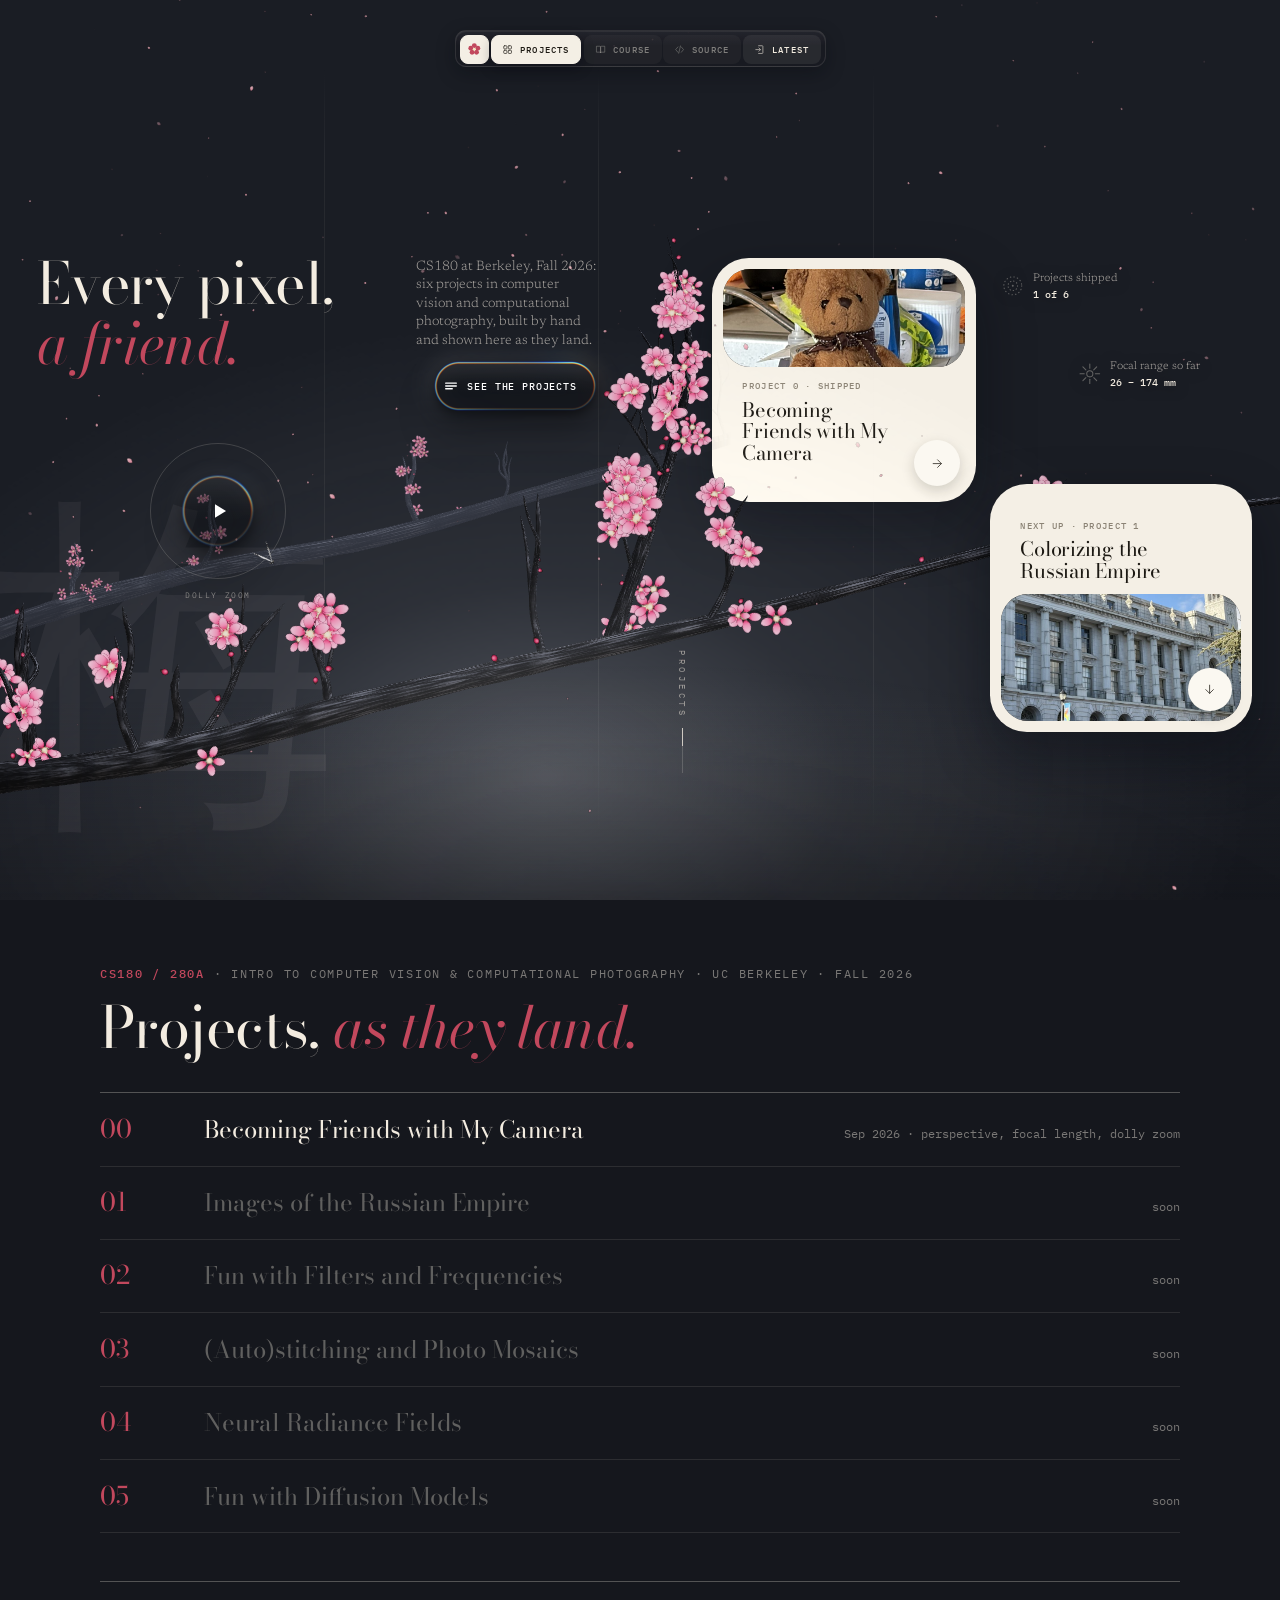
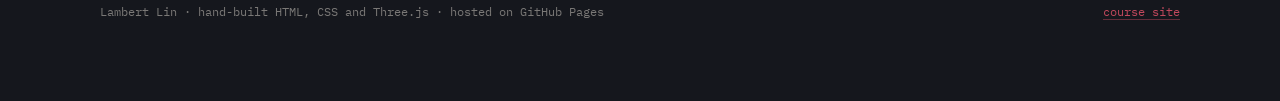
==== commit 2547d257: "home: flat night background, pool fades into the page, project index in ink on the same night Co-Aut" ====
--- a/index.html
+++ b/index.html
@@ -59,10 +59,7 @@
     isolation:isolate;
     /* a near-flat night, with the moon's halo top right and a faint
        breath of plum in the low left corner */
-    background:
-      radial-gradient(34% 30% at 86% 10%, rgba(236,232,220,.11) 0%, rgba(236,232,220,0) 72%),
-      radial-gradient(60% 50% at 8% 92%,  rgba(194,72,93,.07) 0%, rgba(194,72,93,0) 70%),
-      #1a1d24;
+    background:#1a1d24;
   }
   /* The floor of light the bough stands in: moonlight pooling at the foot
      of the frame, brightest in the middle of the bottom edge. */
@@ -70,8 +67,8 @@
     content:'';
     position:absolute; inset:0;
     background:
-      radial-gradient(72% 44% at 50% 117%, rgba(236,232,222,.34) 0%, rgba(236,232,222,.13) 42%, rgba(236,232,222,.03) 72%, rgba(236,232,222,0) 88%),
-      linear-gradient(180deg, rgba(236,232,222,0) 54%, rgba(236,232,222,.02) 78%, rgba(236,232,222,.06) 100%);
+      linear-gradient(180deg, rgba(21,23,29,0) 78%, rgba(21,23,29,.85) 96%, #15171d 100%),
+      radial-gradient(72% 44% at 50% 112%, rgba(236,232,222,.24) 0%, rgba(236,232,222,.09) 42%, rgba(236,232,222,.02) 72%, rgba(236,232,222,0) 88%);
     pointer-events:none; z-index:0;
   }
 
@@ -580,8 +577,8 @@
     }
     .hero::after{
       background:
-        radial-gradient(90% 30% at 50% 74%, rgba(236,232,222,.30) 0%, rgba(236,232,222,.10) 46%, rgba(236,232,222,0) 82%),
-        linear-gradient(180deg, rgba(236,232,222,0) 62%, rgba(236,232,222,.04) 100%);
+        linear-gradient(180deg, rgba(21,23,29,0) 84%, #15171d 100%),
+        radial-gradient(90% 30% at 50% 74%, rgba(236,232,222,.22) 0%, rgba(236,232,222,.08) 46%, rgba(236,232,222,0) 82%);
     }
     .guides i:nth-child(3){ display:none; }
     .guides i:nth-child(1){ left:calc(253 * var(--u)) !important; }
@@ -636,41 +633,37 @@
     .ghost{ font-size:calc(260 * var(--u)); bottom:calc(640 * var(--u)); left:calc(-10 * var(--u)); }
   }
 
-  /* ── the paper section below the hero: the project index ─────────────── */
+  /* ── the index below the hero: the same night, an ink catalogue ──────── */
   .paper{
     position:relative; z-index:2;
-    background:#f4efe5; color:#1c1913;
-    padding:4.5rem 1.5rem 5rem;
+    background:var(--night); color:var(--ink);
+    padding:4rem 1.5rem 5rem;
     font-size:1.125rem; line-height:1.55;
-  }
-  .paper::before{
-    content:""; position:absolute; inset:0; pointer-events:none; opacity:.55;
-    background-image:url("data:image/svg+xml;utf8,<svg xmlns='http://www.w3.org/2000/svg' width='160' height='160'><filter id='n'><feTurbulence type='fractalNoise' baseFrequency='.9' numOctaves='2' stitchTiles='stitch'/><feColorMatrix values='0 0 0 0 0.35 0 0 0 0 0.30 0 0 0 0 0.22 0 0 0 .08 0'/></filter><rect width='100%' height='100%' filter='url(%23n)'/></svg>");
   }
   .paper .wrap{ position:relative; max-width:1080px; margin:0 auto; }
   .paper .kicker{
     font-family:var(--mono); font-size:.78rem; letter-spacing:.14em; text-transform:uppercase;
-    color:#8b8375; margin:0 0 1rem;
-  }
-  .paper .kicker b{ color:#b3331d; font-weight:500; }
+    color:var(--ink-faint); margin:0 0 1rem;
+  }
+  .paper .kicker b{ color:var(--mei); font-weight:500; }
   .paper h2{
     font-family:var(--display); font-weight:400; font-size:clamp(2.2rem, 5vw, 3.6rem);
-    line-height:1; letter-spacing:-.01em; margin:0;
-  }
-  .paper h2 em{ font-style:italic; color:#b3331d; }
-  .index{ list-style:none; padding:0; margin:2.2rem 0 0; border-top:1px solid #1c1913; }
-  .index li{ display:grid; grid-template-columns:5.5rem 1fr auto; gap:1rem; align-items:baseline; padding:1.1rem 0; border-bottom:1px solid #d2c9b6; }
-  .index .num{ font-family:var(--display); font-size:1.6rem; line-height:1; color:#b3331d; font-variant-numeric:lining-nums; }
-  .index a{ color:#b3331d; text-decoration:none; font-family:var(--display); font-size:1.5rem; }
-  .index a:hover{ border-bottom:1px solid #b3331d; }
-  .index .soon{ color:#8b8375; font-family:var(--display); font-size:1.5rem; }
-  .index .meta{ font-family:var(--mono); font-size:.78rem; color:#8b8375; }
+    line-height:1; letter-spacing:-.01em; margin:0; color:var(--ink);
+  }
+  .paper h2 em{ font-style:italic; color:var(--mei); }
+  .index{ list-style:none; padding:0; margin:2.2rem 0 0; border-top:1px solid rgba(243,236,224,.28); }
+  .index li{ display:grid; grid-template-columns:5.5rem 1fr auto; gap:1rem; align-items:baseline; padding:1.1rem 0; border-bottom:1px solid rgba(243,236,224,.10); }
+  .index .num{ font-family:var(--display); font-size:1.6rem; line-height:1; color:var(--mei); font-variant-numeric:lining-nums; }
+  .index a{ color:var(--ink); text-decoration:none; font-family:var(--display); font-size:1.5rem; transition:color .2s var(--ease); }
+  .index a:hover{ color:var(--mei); }
+  .index .soon{ color:rgba(243,236,224,.34); font-family:var(--display); font-size:1.5rem; }
+  .index .meta{ font-family:var(--mono); font-size:.78rem; color:var(--ink-faint); }
   .colophon{
-    margin-top:3rem; padding-top:1.2rem; border-top:1px solid #1c1913;
-    font-family:var(--mono); font-size:.78rem; color:#8b8375;
+    margin-top:3rem; padding-top:1.2rem; border-top:1px solid rgba(243,236,224,.28);
+    font-family:var(--mono); font-size:.78rem; color:var(--ink-faint);
     display:flex; justify-content:space-between; gap:1rem; flex-wrap:wrap;
   }
-  .colophon a{ color:#b3331d; text-decoration:none; border-bottom:1px solid rgba(179,51,29,.45); }
+  .colophon a{ color:var(--mei); text-decoration:none; border-bottom:1px solid rgba(194,72,93,.45); }
   @media (max-width:720px){
     .paper{ padding:3rem 1.1rem 4rem; font-size:1.05rem; }
     .index li{ grid-template-columns:3.5rem 1fr; }
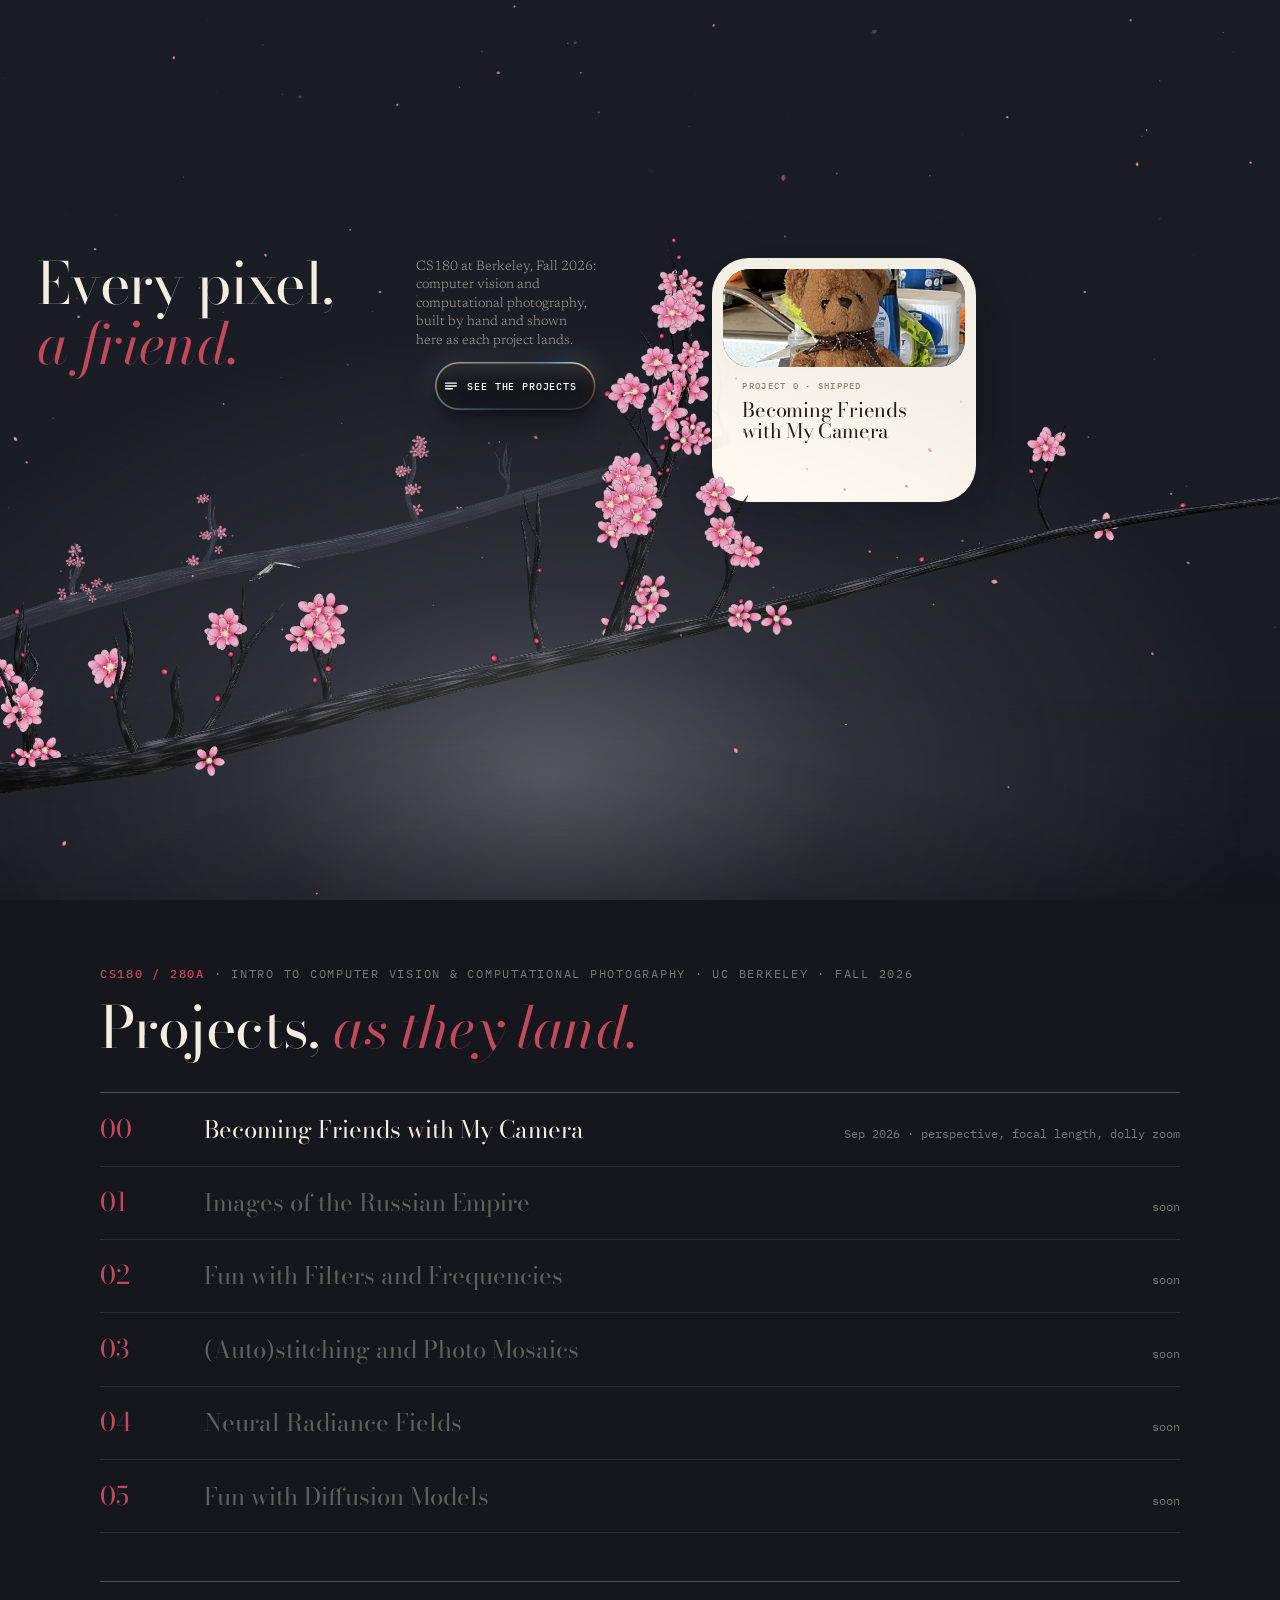
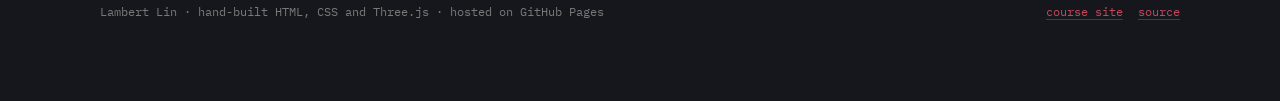
==== commit c81bb273: "home: subtract — headline, lede, one pill, one card, the bough Removed the dock, play button, stats," ====
--- a/index.html
+++ b/index.html
@@ -18,7 +18,6 @@
     --ink:            #f3ece0;
     --ink-soft:       rgba(243,236,224,.66);
     --ink-faint:      rgba(243,236,224,.46);
-    --rule:           rgba(243,236,224,.06);
 
     --card:           #f4efe5;
     --card-ink:       #1c1913;
@@ -49,7 +48,7 @@
     -moz-osx-font-smoothing:grayscale;
   }
 
-  /* ── hero shell ──────────────────────────────────────────────────────── */
+  /* ── hero shell: one flat night ──────────────────────────────────────── */
   .hero{
     position:relative;
     width:100%;
@@ -57,12 +56,10 @@
     min-height:calc(880 * var(--u));
     overflow:hidden;
     isolation:isolate;
-    /* a near-flat night, with the moon's halo top right and a faint
-       breath of plum in the low left corner */
     background:#1a1d24;
   }
-  /* The floor of light the bough stands in: moonlight pooling at the foot
-     of the frame, brightest in the middle of the bottom edge. */
+  /* a faint pool of moonlight the bough stands in, fading back into the
+     page colour at the bottom edge so the index below joins seamlessly */
   .hero::after{
     content:'';
     position:absolute; inset:0;
@@ -80,26 +77,7 @@
     height:calc(880 * var(--u));
   }
 
-  /* ── column guides (z 1) ─────────────────────────────────────────────── */
-  .guides{ position:absolute; inset:calc(-40 * var(--u)) 0; z-index:1; pointer-events:none; }
-  .guides i{
-    position:absolute; top:0; bottom:0; width:1px;
-    background:linear-gradient(180deg, rgba(243,236,224,0) 0%, var(--rule) 12%, var(--rule) 78%, rgba(243,236,224,0) 100%);
-  }
-
-  /* ── ghost glyph (z 1) ───────────────────────────────────────────────── */
-  .ghost{
-    position:absolute; z-index:1;
-    left:calc(-14 * var(--u)); bottom:calc(-96 * var(--u));
-    font-family:"Songti SC","Noto Serif SC","Source Han Serif SC","PingFang SC",var(--serif);
-    font-size:calc(440 * var(--u));
-    line-height:1;
-    font-weight:400;
-    color:rgba(243,236,224,.05);
-    white-space:nowrap; user-select:none; pointer-events:none;
-  }
-
-  /* ── three.js canvas (z 3) ───────────────────────────────────────────── */
+  /* ── three.js canvas (z 3 — above the card, so the bough drapes over it) */
   #scene{
     position:absolute; inset:0; z-index:3;
     width:100%; height:100%;
@@ -107,97 +85,6 @@
     opacity:0; transition:opacity .7s var(--ease);
   }
   .is-ready #scene{ opacity:1; }
-
-  /* ── nav: a floating dock (z 5) ──────────────────────────────────────── */
-  .dock-wrap{
-    position:absolute; z-index:5;
-    top:calc(38 * var(--u)); left:0; right:0;
-    display:flex; justify-content:center;
-    pointer-events:none;
-  }
-  .dock{
-    pointer-events:auto;
-    display:flex; align-items:flex-start; gap:calc(3 * var(--u));
-    height:calc(46 * var(--u));
-    padding:calc(5 * var(--u));
-    border-radius:calc(14 * var(--u));
-    border:1px solid rgba(243,236,224,.11);
-    background:
-      linear-gradient(180deg, rgba(243,236,224,.055), rgba(243,236,224,0) 42%),
-      rgba(24,26,33,.76);
-    box-shadow:0 calc(8 * var(--u)) calc(22 * var(--u)) rgba(6,8,14,.34),
-               inset 0 1px rgba(243,236,224,.06);
-    isolation:isolate;
-  }
-  .dock-item{
-    position:relative; z-index:6;
-    display:inline-flex; align-items:center; justify-content:center;
-    flex:none;
-    height:calc(36 * var(--u));
-    gap:calc(8 * var(--u));
-    padding:0 calc(13 * var(--u));
-    transform-origin:50% 0;
-    border:1px solid transparent;
-    border-radius:calc(10 * var(--u));
-    background:rgba(243,236,224,.04);
-    color:var(--ink-faint);
-    text-decoration:none; cursor:pointer;
-    font-family:var(--mono);
-    font-size:calc(11 * var(--u)); font-weight:500;
-    letter-spacing:calc(1.5 * var(--u)); text-transform:uppercase;
-    white-space:nowrap;
-    will-change:width,height,transform;
-    transition:color .18s var(--ease), border-color .2s var(--ease), background .2s var(--ease);
-  }
-  .dock-item[data-near="true"]{
-    z-index:7;
-    color:var(--ink);
-    border-color:rgba(243,236,224,.19);
-    background:rgba(28,30,38,.94);
-    box-shadow:0 calc(7 * var(--u)) calc(16 * var(--u)) rgba(6,8,14,.34);
-  }
-  .dock-item .glyph{
-    width:calc(14 * var(--u)); height:calc(14 * var(--u)); flex:none;
-    opacity:.66; transition:opacity .18s var(--ease);
-  }
-  .dock-item .glyph svg{
-    display:block; width:100%; height:100%;
-    fill:none; stroke:currentColor; stroke-width:1.25;
-    stroke-linecap:round; stroke-linejoin:round;
-  }
-  .dock-item[data-near="true"] .glyph{ opacity:1; }
-
-  .dock-mark{
-    width:calc(36 * var(--u)); padding:0;
-    background:var(--card); border-color:var(--card); color:var(--mei);
-    overflow:hidden;
-  }
-  .dock-mark svg{ width:62%; height:62%; display:block; fill:currentColor; }
-  .dock-mark[data-near="true"]{ background:#fff; border-color:#fff; color:var(--mei); }
-
-  .dock-item.is-active{
-    background:var(--card); border-color:var(--card); color:var(--card-ink);
-    box-shadow:0 calc(6 * var(--u)) calc(16 * var(--u)) rgba(6,8,14,.28);
-  }
-  .dock-item.is-active .glyph{ opacity:.8; }
-  .dock-item--enter{ color:var(--ink); background:rgba(243,236,224,.075); }
-
-  /* ── specular rim ────────────────────────────────────────────────────── */
-  [data-spec]{ --spec-angle:2.4rad; --spec-bright:0; }
-  [data-spec]::after{
-    content:''; position:absolute; inset:-1px; z-index:5;
-    padding:1px; border-radius:inherit; pointer-events:none;
-    opacity:var(--spec-bright);
-    background:conic-gradient(from var(--spec-angle) at 50% 50%,
-      rgba(246,238,226,0) 0deg, rgba(246,238,226,.08) 14deg, rgba(246,238,226,.95) 28deg,
-      rgba(246,238,226,.16) 46deg, rgba(246,238,226,0) 68deg, rgba(246,238,226,0) 180deg,
-      rgba(246,238,226,.08) 194deg, rgba(246,238,226,.95) 208deg, rgba(246,238,226,.16) 226deg,
-      rgba(246,238,226,0) 248deg, rgba(246,238,226,0) 360deg);
-    -webkit-mask:linear-gradient(#000 0 0) content-box, linear-gradient(#000 0 0);
-            mask:linear-gradient(#000 0 0) content-box, linear-gradient(#000 0 0);
-    -webkit-mask-composite:xor; mask-composite:exclude;
-  }
-  .dock{ position:relative; }
 
   /* ── hero copy (z 4) ─────────────────────────────────────────────────── */
   .headline{
@@ -220,7 +107,7 @@
     font-weight:300; color:var(--ink-soft);
   }
 
-  /* ── liquid-metal controls ───────────────────────────────────────────── */
+  /* ── the one liquid-metal control ────────────────────────────────────── */
   .pill-clip{
     position:absolute; z-index:4;
     left:calc(644 * var(--u)); top:calc(360 * var(--u));
@@ -247,7 +134,6 @@
     -webkit-font-smoothing:antialiased;
   }
   .liquid-stage--explore{ --h:calc(60.156 * var(--u)); }
-  .liquid-stage--play{ --h:calc(88.2288 * var(--u)); }
 
   .liquid-plate{
     position:absolute;
@@ -303,14 +189,6 @@
   .liquid-button--explore .ico{
     width:calc(150 * var(--lu)); height:calc(150 * var(--lu));
   }
-  .liquid-button--play{
-    width:var(--bh); height:var(--bh); padding:0;
-  }
-  .liquid-button--play .ico{
-    width:calc(176 * var(--lu)); height:calc(176 * var(--lu));
-    margin-left:calc(14 * var(--lu));
-  }
-  .liquid-button--play .lbl{ display:none; }
   .liquid-stage.press .liquid-plate{
     background:
       linear-gradient(180deg, rgba(255,255,255,.07), rgba(255,255,255,.01) 44%, rgba(255,255,255,0) 64%),
@@ -323,65 +201,19 @@
     transition-duration:.10s;
   }
 
-  /* ── play button (z 4) ─────────────────────────────────────────────── */
-  .play-wrap{
-    position:absolute; z-index:4; pointer-events:none;
-    left:calc(187 * var(--u)); top:calc(431 * var(--u));
-    width:calc(170 * var(--u)); height:calc(170 * var(--u));
-  }
-  .play-wrap > *{ pointer-events:auto; }
-  .play-clip{
-    position:absolute; left:50%; top:50%;
-    width:calc(396 * var(--u)); height:calc(396 * var(--u));
-    margin:calc(-198 * var(--u)) 0 0 calc(-198 * var(--u));
-    clip-path:inset(calc(131 * var(--u)) calc(106 * var(--u))
-                    calc(73 * var(--u)) calc(106 * var(--u)) round calc(92 * var(--u)));
-  }
-  .play-glass{ position:absolute; inset:0; display:grid; place-items:center; }
-  .play-ring{
-    position:absolute; inset:0; pointer-events:none;
-    border:1px solid rgba(243,236,224,.17); border-radius:50%;
-  }
-  .play-ring::after{
-    content:''; position:absolute; inset:calc(-1 * var(--u));
-    border:1px solid rgba(243,236,224,.32); border-radius:50%;
-    opacity:0; transform:scale(.86);
-    transition:opacity .7s var(--ease), transform .9s var(--ease-out);
-  }
-  .play-clip:hover ~ .play-ring::after,
-  .play-clip:focus-within ~ .play-ring::after{ opacity:1; transform:scale(1.06); }
-  .play-label{
-    position:absolute; left:50%; top:calc(100% + 12 * var(--u)); transform:translateX(-50%);
-    font-family:var(--mono); font-size:calc(10.5 * var(--u)); letter-spacing:calc(2 * var(--u));
-    text-transform:uppercase; color:var(--ink-faint); white-space:nowrap;
-  }
-
-  /* ── stats (z 4) ─────────────────────────────────────────────────────── */
-  .stat{ position:absolute; z-index:4; display:flex; align-items:flex-start; gap:calc(9 * var(--u)); }
-  .stat--a{ left:calc(1250 * var(--u)); top:calc(216 * var(--u)); }
-  .stat--b{ left:calc(1346 * var(--u)); top:calc(326 * var(--u)); }
-  .stat .mark{ width:calc(32 * var(--u)); height:calc(32 * var(--u)); flex:none; margin-top:calc(2 * var(--u)); color:rgba(243,236,224,.34); }
-  .stat .mark svg{ width:100%; height:100%; display:block; }
-  .stat dt{ font-size:calc(13.5 * var(--u)); font-weight:300; color:var(--ink-soft); line-height:calc(19 * var(--u)); }
-  .stat dt, .stat dd{ text-shadow:0 calc(2 * var(--u)) calc(16 * var(--u)) rgba(6,8,14,.6); }
-  .stat .mark svg{ filter:drop-shadow(0 calc(2 * var(--u)) calc(10 * var(--u)) rgba(6,8,14,.6)); }
-  .stat dd{ font-family:var(--mono); font-size:calc(13 * var(--u)); font-weight:500; color:var(--ink); line-height:calc(21 * var(--u)); }
-
-  /* ── cards ───────────────────────────────────────────────────────────── */
+  /* ── the one card: the latest shipped project, the whole card a link ─── */
   .card{
-    position:absolute;
+    position:absolute; display:block;
+    text-decoration:none; color:inherit;
     background:var(--card); border-radius:calc(46 * var(--u));
     box-shadow:0 calc(30 * var(--u)) calc(70 * var(--u)) rgba(6,8,14,.40);
-    transition:box-shadow .8s var(--ease);
-  }
+  }
+  /* No z-index on purpose: z-index:auto keeps the card under #scene, so the
+     bough crests over its shoulder. The canvas has pointer-events:none, so
+     the card stays clickable underneath it. */
   .card--about{
     left:calc(890 * var(--u)); top:calc(200 * var(--u));
     width:calc(330 * var(--u)); height:calc(305 * var(--u));
-  }
-  .card--stove{
-    z-index:4; will-change:transform;
-    left:calc(1237 * var(--u)); top:calc(482 * var(--u));
-    width:calc(328 * var(--u)); height:calc(310 * var(--u));
   }
   .card .label{
     position:absolute; left:calc(38 * var(--u));
@@ -389,25 +221,25 @@
     text-transform:uppercase; font-weight:500; color:var(--card-label);
   }
   .card h2{
-    position:absolute; left:calc(38 * var(--u)); right:calc(38 * var(--u));
+    position:absolute; left:calc(38 * var(--u));
     font-family:var(--display);
     font-size:calc(25 * var(--u)); line-height:calc(27 * var(--u));
     font-weight:400; letter-spacing:calc(-0.3 * var(--u)); color:var(--card-ink);
+    transition:color .3s var(--ease);
   }
   .card--about .label{ top:calc(152 * var(--u)); }
-  .card--about h2{ top:calc(176 * var(--u)); width:calc(200 * var(--u)); }
-  .card--stove .label{ top:calc(45 * var(--u)); }
-  .card--stove h2{ top:calc(68 * var(--u)); }
+  .card--about h2{ top:calc(176 * var(--u)); width:calc(254 * var(--u)); }
   .card figure{
     position:absolute; left:calc(14 * var(--u)); right:calc(14 * var(--u));
     border-radius:calc(34 * var(--u)); overflow:hidden;
     isolation:isolate; background:#2a2420;
   }
-  .card--stove figure{ bottom:calc(14 * var(--u)); height:calc(158 * var(--u)); }
   .card--about figure{ top:calc(14 * var(--u)); height:calc(122 * var(--u)); }
+  /* the plate rides a little against the card with the pointer, and that
+     is the only motion it has */
   .portal-media{
     position:absolute; inset:calc(-9 * var(--u)); z-index:1; display:block;
-    will-change:transform,clip-path;
+    will-change:transform;
     transform:
       perspective(900px)
       translate3d(calc(var(--px,0) * -11px),calc(var(--py,0) * -7px),0)
@@ -419,64 +251,12 @@
     width:100%; height:100%; object-fit:cover; display:block;
     transform:scale(1.08);
     filter:saturate(.92) contrast(1.03);
-    transition:transform 1.25s var(--ease-out),filter .8s var(--ease);
-  }
-  .card:hover .portal-media img{ transform:scale(1.13); filter:saturate(1.04) contrast(1.04); }
-  .pixel-reveal{
-    position:absolute; inset:0; z-index:3; width:100%; height:100%;
-    pointer-events:none; opacity:0; mix-blend-mode:screen;
-  }
-  .card figure::after{
-    content:''; position:absolute; z-index:2;
-    filter:blur(calc(2 * var(--u))); opacity:0; pointer-events:none;
-    top:0; bottom:0; width:26%; left:calc(-13% - 9 * var(--u));
-    background:linear-gradient(90deg,transparent,rgba(244,200,210,.2) 42%,rgba(255,246,248,.72) 54%,transparent);
-  }
-
-  .knob-float{
-    position:absolute; z-index:4; pointer-events:none;
-    left:calc(1142 * var(--u)); top:calc(427 * var(--u));
-    width:calc(58 * var(--u)); height:calc(58 * var(--u));
-  }
-  .knob-float > *{ pointer-events:auto; }
-  .knob--about{ left:0; top:0; }
-  .card .knob, .knob--about{
-    position:absolute; z-index:4; right:calc(20 * var(--u)); bottom:calc(20 * var(--u));
-    width:calc(58 * var(--u)); height:calc(58 * var(--u));
-    border:0; border-radius:50%; cursor:pointer; text-decoration:none;
-    background:#fbf8f1; display:grid; place-items:center;
-    box-shadow:0 calc(6 * var(--u)) calc(16 * var(--u)) rgba(28,25,19,.18);
-    transition:transform .5s var(--ease-out), background .4s var(--ease);
-  }
-  .knob--about{ right:auto; bottom:auto; width:calc(58 * var(--u)); height:calc(58 * var(--u)); }
-  .card--stove .knob{ width:calc(54 * var(--u)); height:calc(54 * var(--u)); right:calc(26 * var(--u)); bottom:calc(26 * var(--u)); }
-  .card .knob svg, .knob--about svg{ width:calc(19 * var(--u)); height:calc(19 * var(--u)); display:block; color:#3f3a34; }
-  .card .knob:hover, .knob--about:hover{ transform:scale(1.1) rotate(8deg); background:#fff; }
-  .card:hover{ box-shadow:0 calc(38 * var(--u)) calc(84 * var(--u)) rgba(6,8,14,.46); }
-
-  /* ── scroll cue (z 4) ────────────────────────────────────────────────── */
-  .scroll{
-    position:absolute; z-index:4;
-    left:calc(846 * var(--u)); top:calc(690 * var(--u));
-    display:flex; align-items:center; gap:calc(12 * var(--u));
-    writing-mode:vertical-rl;
-    font-family:var(--mono);
-    font-size:calc(11 * var(--u)); font-weight:400;
-    letter-spacing:calc(4.4 * var(--u));
-    color:rgba(243,236,224,.5);
-    text-transform:uppercase; text-decoration:none;
-  }
-  .scroll .track{ position:relative; width:1px; height:calc(56 * var(--u)); background:rgba(243,236,224,.18); overflow:hidden; }
-  .scroll .track::after{
-    content:''; position:absolute; inset:0 0 auto; height:40%;
-    background:rgba(243,236,224,.75);
-    animation:trickle 2.6s var(--ease) infinite;
-  }
-  @keyframes trickle{
-    0%   { transform:translateY(-105%); opacity:0; }
-    22%  { opacity:1; }
-    78%  { opacity:1; }
-    100% { transform:translateY(255%); opacity:0; }
+  }
+  .card:hover h2, .card:focus-visible h2{ color:var(--mei); }
+  .card:focus-visible{
+    outline:2px solid rgba(243,236,224,.85);
+    outline-offset:calc(4 * var(--u));
+    border-radius:calc(46 * var(--u));
   }
 
   /* ── entrance ────────────────────────────────────────────────────────── */
@@ -485,27 +265,8 @@
     clip-path:inset(0 0 0 0 round var(--mr,0px));
     transition:clip-path 1.05s var(--ease-out) var(--d,0ms);
   }
-  .js .mask-circle{ clip-path:circle(0% at 50% 50%); }
-  .is-ready .mask-circle{
-    clip-path:circle(76% at 50% 50%);
-    transition:clip-path 1.1s var(--ease-out) var(--d,0ms);
-  }
-  .js .fade{ opacity:0; }
-  .is-ready .fade{ opacity:1; transition:opacity 1.3s var(--ease) var(--d,0ms); }
-
-  .intro-done .mask, .intro-done .mask-circle{ clip-path:none; transition:none; }
-
+  .intro-done .mask{ clip-path:none; transition:none; }
   .card{ --mr:calc(46 * var(--u)); }
-
-  .js .dock{ opacity:0; }
-  .is-ready .dock{ opacity:1; transition:opacity .8s var(--ease) 80ms; }
-  .js .dock-item{ clip-path:inset(0 0 105% 0); }
-  .is-ready .dock-item{
-    clip-path:inset(0 0 -30% 0);
-    transition:clip-path .9s var(--ease-out) var(--d,0ms),
-               color .18s var(--ease), border-color .2s var(--ease), background .2s var(--ease);
-  }
-  .intro-done .dock-item{ clip-path:none; }
 
   .js .headline span i{ opacity:0; transform:translateY(calc(16 * var(--u))); }
   .is-ready .headline span i{
@@ -513,24 +274,6 @@
     transition:opacity 1.05s var(--ease) var(--d,0ms),
                transform 1.25s var(--ease-out) var(--d,0ms);
   }
-
-  .js .portal-media{ clip-path:inset(0 100% 0 0 round calc(25 * var(--u))); }
-  .is-ready .card--about .portal-media{ animation:portal-cut 1.45s steps(12,end) .92s both; }
-  .is-ready .card--stove .portal-media{ animation:portal-cut 1.45s steps(12,end) 1.08s both; }
-  .is-ready .card--about figure::after{ animation:portal-scan 1.45s steps(12,end) .92s both; }
-  .is-ready .card--stove figure::after{ animation:portal-scan 1.45s steps(12,end) 1.08s both; }
-  .intro-done .portal-media{ clip-path:none; animation:none; }
-  @keyframes portal-cut{
-    from{ clip-path:inset(0 100% 0 0 round calc(25 * var(--u))); }
-    to{ clip-path:inset(0 0 0 0 round calc(25 * var(--u))); }
-  }
-  @keyframes portal-scan{
-    0%{ left:calc(-13% - 9 * var(--u)); opacity:0; }
-    10%{ opacity:.75; }
-    88%{ opacity:.55; }
-    100%{ left:calc(87% + 9 * var(--u)); opacity:0; }
-  }
-
   .is-ready #scene{ transition:opacity .45s var(--ease); }
 
   /* ── pointer parallax ────────────────────────────────────────────────── */
@@ -543,94 +286,50 @@
       rotateY(calc(var(--px,0) * var(--pr,0) * 1deg))
       rotateX(calc(var(--py,0) * var(--pr,0) * -0.7deg));
   }
-  .knob-float{ transform-origin:calc(-87 * var(--u)) calc(-74.5 * var(--u)); }
   .card--about{ transform-origin:50% 50%; }
 
   a:focus-visible, button:focus-visible{
     outline:2px solid rgba(243,236,224,.85);
     outline-offset:calc(4 * var(--u));
-    border-radius:calc(6 * var(--u));
-  }
-  .card .knob:focus-visible, .knob--about:focus-visible{ outline-color:rgba(28,34,22,.9); }
+  }
 
   @media (prefers-reduced-motion:reduce){
     html{ scroll-behavior:auto; }
-    .mask,.mask-circle,.fade,#scene,
-    .dock,.dock-item,
-    .headline span i{ opacity:1 !important; clip-path:none !important; transform:none !important; transition:none !important; }
+    .mask,#scene,.headline span i{ opacity:1 !important; clip-path:none !important; transform:none !important; transition:none !important; }
     .par{ transform:none !important; }
-    .portal-media{ clip-path:none !important; animation:none !important; transform:none !important; }
-    .pixel-reveal,.card figure::after{ display:none !important; }
-    .portal-media img{ transform:none !important; transition:none !important; }
-    .scroll .track::after{ animation:none; }
+    .portal-media{ transform:none !important; }
+    .portal-media img{ transform:none !important; }
     #scene{ transition:none; }
   }
 
-  /* ── narrow screens: one column, the bough becomes a band between the
-        copy and the cards (760 design units wide) ───────────────────────── */
+  /* ── narrow screens: one column, the bough a band between copy and card */
   @media (max-width:900px){
     :root{ --u: calc(100vw / 760); }
     .hero{ height:auto; min-height:100svh; }
     .stage{
       position:relative; left:auto; top:auto; margin:0;
-      width:100%; height:calc(1625 * var(--u));
+      width:100%; height:calc(1290 * var(--u));
     }
     .hero::after{
       background:
         linear-gradient(180deg, rgba(21,23,29,0) 84%, #15171d 100%),
         radial-gradient(90% 30% at 50% 74%, rgba(236,232,222,.22) 0%, rgba(236,232,222,.08) 46%, rgba(236,232,222,0) 82%);
     }
-    .guides i:nth-child(3){ display:none; }
-    .guides i:nth-child(1){ left:calc(253 * var(--u)) !important; }
-    .guides i:nth-child(2){ left:calc(506 * var(--u)) !important; }
-
-    .dock-wrap{ top:calc(30 * var(--u)); }
-    .dock{
-      height:max(56px, calc(58 * var(--u)));
-      padding:max(6px, calc(6 * var(--u)));
-      gap:max(4px, calc(4 * var(--u)));
-      border-radius:max(17px, calc(18 * var(--u)));
-    }
-    .dock-item{
-      height:max(44px, calc(46 * var(--u)));
-      width:max(44px, calc(46 * var(--u)));
-      padding:0; border-radius:max(12px, calc(13 * var(--u)));
-    }
-    .dock-item span:not(.glyph){ display:none; }
-    .dock-item .glyph{ width:max(19px, calc(20 * var(--u))); height:max(19px, calc(20 * var(--u))); }
-    .dock-mark svg{ width:56%; height:56%; }
-    .knob-float{ left:calc(644 * var(--u)); top:calc(1218 * var(--u)); transform-origin:calc(-264 * var(--u)) calc(-43 * var(--u)); }
-    .headline{ left:calc(34 * var(--u)); top:calc(128 * var(--u)); font-size:calc(66 * var(--u)); line-height:calc(68 * var(--u)); }
-    .lede{ left:calc(34 * var(--u)); top:calc(296 * var(--u)); width:calc(420 * var(--u)); font-size:calc(19 * var(--u)); line-height:calc(27 * var(--u)); }
+    .headline{ left:calc(34 * var(--u)); top:calc(96 * var(--u)); font-size:calc(66 * var(--u)); line-height:calc(68 * var(--u)); }
+    .lede{ left:calc(34 * var(--u)); top:calc(264 * var(--u)); width:calc(420 * var(--u)); font-size:calc(19 * var(--u)); line-height:calc(27 * var(--u)); }
     .pill-clip{
-      left:calc(34 * var(--u)); top:calc(430 * var(--u));
+      left:calc(34 * var(--u)); top:calc(398 * var(--u));
       width:calc(506 * var(--u)); height:calc(334 * var(--u));
       margin:calc(-167 * var(--u)) 0 0 calc(-79 * var(--u));
       clip-path:inset(calc(93 * var(--u)) calc(74 * var(--u)) calc(1 * var(--u)) calc(74 * var(--u)) round calc(76 * var(--u)));
     }
     .liquid-stage--explore{ --h:calc(74.4152 * var(--u)); }
-    .play-wrap{ display:none; }
-
-    .stat{ gap:calc(11 * var(--u)); }
-    .stat .mark{ width:calc(36 * var(--u)); height:calc(36 * var(--u)); }
-    .stat dt{ font-size:calc(16 * var(--u)); line-height:calc(22 * var(--u)); }
-    .stat dd{ font-size:calc(16 * var(--u)); line-height:calc(24 * var(--u)); }
-    .stat--a{ left:calc(34 * var(--u));  top:calc(540 * var(--u)); }
-    .stat--b{ left:calc(396 * var(--u)); top:calc(540 * var(--u)); }
-
-    .card{ border-radius:calc(40 * var(--u)); }
-    .card--about{ left:calc(34 * var(--u)); top:calc(1050 * var(--u)); width:calc(692 * var(--u)); height:calc(250 * var(--u)); }
+
+    .card{ border-radius:calc(40 * var(--u)); --mr:calc(40 * var(--u)); }
+    .card--about{ left:calc(34 * var(--u)); top:calc(980 * var(--u)); width:calc(692 * var(--u)); height:calc(250 * var(--u)); }
     .card--about .label{ top:calc(96 * var(--u)); }
     .card--about h2{ top:calc(124 * var(--u)); width:calc(400 * var(--u)); font-size:calc(32 * var(--u)); line-height:calc(36 * var(--u)); }
-    .card--stove{ left:calc(34 * var(--u)); top:calc(1324 * var(--u)); width:calc(692 * var(--u)); height:calc(268 * var(--u)); }
-    .card--stove h2{ font-size:calc(32 * var(--u)); width:calc(330 * var(--u)); }
-    .card--stove figure{ left:auto; right:calc(16 * var(--u)); bottom:calc(16 * var(--u)); width:calc(300 * var(--u)); height:calc(150 * var(--u)); }
     .card--about figure{ left:auto; right:calc(16 * var(--u)); top:calc(16 * var(--u)); width:calc(224 * var(--u)); height:calc(218 * var(--u)); }
-    .card .knob{ right:calc(24 * var(--u)); bottom:calc(24 * var(--u)); }
-    .card--stove .knob{ right:calc(30 * var(--u)); bottom:calc(30 * var(--u)); }
-
-    .scroll{ left:calc(702 * var(--u)); top:calc(470 * var(--u)); }
-    .ghost{ font-size:calc(260 * var(--u)); bottom:calc(640 * var(--u)); left:calc(-10 * var(--u)); }
   }
 
   /* ── the index below the hero: the same night, an ink catalogue ──────── */
@@ -664,6 +363,7 @@
     display:flex; justify-content:space-between; gap:1rem; flex-wrap:wrap;
   }
   .colophon a{ color:var(--mei); text-decoration:none; border-bottom:1px solid rgba(194,72,93,.45); }
+  .colophon a + a{ margin-left:1.2em; }
   @media (max-width:720px){
     .paper{ padding:3rem 1.1rem 4rem; font-size:1.05rem; }
     .index li{ grid-template-columns:3.5rem 1fr; }
@@ -676,76 +376,27 @@
 <main class="hero" id="hero">
   <canvas id="scene"></canvas>
 
-  <div class="dock-wrap">
-    <nav class="dock par-dock" style="--pd:5" data-spec aria-label="Primary">
-      <a class="dock-item dock-mark" data-dock data-spec data-burst href="./" style="--d:120ms" aria-label="Home">
-        <svg viewBox="0 0 24 24" aria-hidden="true">
-          <circle cx="12" cy="6.6" r="3.5"/><circle cx="17.1" cy="10.3" r="3.5"/><circle cx="15.2" cy="16.3" r="3.5"/>
-          <circle cx="8.8" cy="16.3" r="3.5"/><circle cx="6.9" cy="10.3" r="3.5"/>
-          <circle cx="12" cy="12" r="2" fill="#f4e6bf"/>
-        </svg>
-      </a>
-      <a class="dock-item is-active" data-dock data-spec data-burst href="#projects" style="--d:180ms">
-        <span class="glyph" aria-hidden="true">
-          <svg viewBox="0 0 16 16"><rect x="2.5" y="2.5" width="4.5" height="4.5" rx="1"/><rect x="9" y="2.5" width="4.5" height="4.5" rx="1"/><rect x="2.5" y="9" width="4.5" height="4.5" rx="1"/><rect x="9" y="9" width="4.5" height="4.5" rx="1"/></svg>
-        </span>
-        <span>Projects</span>
-      </a>
-      <a class="dock-item" data-dock data-spec data-burst href="https://cal-cs180.github.io/fa26/" style="--d:230ms">
-        <span class="glyph" aria-hidden="true">
-          <svg viewBox="0 0 16 16"><path d="M2.6 3.2h4.2c.8 0 1.2.4 1.2 1.2v8.4c0-.7-.5-1.1-1.2-1.1H2.6z"/><path d="M13.4 3.2H9.2c-.8 0-1.2.4-1.2 1.2v8.4c0-.7.5-1.1 1.2-1.1h4.2z"/></svg>
-        </span>
-        <span>Course</span>
-      </a>
-      <a class="dock-item" data-dock data-spec data-burst href="https://github.com/LambertAlpha/cs180" style="--d:280ms">
-        <span class="glyph" aria-hidden="true">
-          <svg viewBox="0 0 16 16"><path d="M5.6 4.2 2.4 8l3.2 3.8"/><path d="m10.4 4.2 3.2 3.8-3.2 3.8"/><path d="m9.2 2.8-2.4 10.4"/></svg>
-        </span>
-        <span>Source</span>
-      </a>
-      <a class="dock-item dock-item--enter" data-dock data-spec data-burst href="./proj0/" style="--d:330ms">
-        <span class="glyph" aria-hidden="true">
-          <svg viewBox="0 0 16 16"><path d="M6.6 2.5h5.1a1 1 0 0 1 1 1v9a1 1 0 0 1-1 1H6.6"/><path d="M2.6 8h6.6"/><path d="m7 5.6 2.4 2.4L7 10.4"/></svg>
-        </span>
-        <span>Latest</span>
-      </a>
-    </nav>
-  </div>
-
   <div class="stage" id="stage">
 
-    <div class="guides fade" style="--d:900ms" aria-hidden="true">
-      <i style="left:calc(405 * var(--u))"></i>
-      <i style="left:calc(748 * var(--u))"></i>
-      <i style="left:calc(1091 * var(--u))"></i>
-    </div>
-
-    <div class="ghost fade" style="--d:1150ms" aria-hidden="true">梅</div>
-
-    <!-- card 1 sits *behind* the canvas so the bough drapes over its shoulder -->
-    <article class="card card--about mask" style="--d:760ms; --pd:10; --pr:2.2">
-      <figure class="portal" data-delay="920">
-        <span class="portal-media"><img src="mei-assets/card-proj0.jpg" alt="A teddy bear on a kitchen counter, one still from the dolly zoom" loading="eager" decoding="async"></span>
-        <canvas class="pixel-reveal" aria-hidden="true"></canvas>
+    <!-- Growth rule: this card always shows the LATEST shipped project and
+         nothing else. When Project 1 ships, swap the image, label, title and
+         href here and let Project 0 live in the index below. There is never
+         a "next up" card. Each shipped project turns its index row from
+         "soon" into "month · three keywords". -->
+    <a class="card card--about mask" href="./proj0/" style="--d:760ms; --pd:10; --pr:2.2" aria-label="Open Project 0: Becoming Friends with My Camera">
+      <figure>
+        <span class="portal-media"><img src="mei-assets/card-proj0.jpg" alt="" loading="eager" decoding="async"></span>
       </figure>
       <p class="label">Project 0 · shipped</p>
       <h2>Becoming Friends with My Camera</h2>
-    </article>
-
-    <span class="knob-float" style="--pd:10; --pr:2.2">
-      <a class="knob knob--about mask-circle" style="--d:1100ms" href="./proj0/" aria-label="Open Project 0">
-        <svg viewBox="0 0 24 24" fill="none" stroke="currentColor" stroke-width="1.4" stroke-linecap="round" stroke-linejoin="round">
-          <path d="M5 12h13"/><path d="m12 6 6 6-6 6"/>
-        </svg>
-      </a>
-    </span>
+    </a>
 
     <h1 class="headline" style="--pd:18; --pr:1.2">
       <span><i style="--d:260ms">Every pixel,</i></span>
       <span><i style="--d:360ms"><em>a friend.</em></i></span>
     </h1>
 
-    <p class="lede mask" style="--d:480ms; --pd:14; --pr:1">CS180 at Berkeley, Fall 2026: six projects in computer vision and computational photography, built by hand and shown here as they land.</p>
+    <p class="lede mask" style="--d:480ms; --pd:14; --pr:1">CS180 at Berkeley, Fall 2026: computer vision and computational photography, built by hand and shown here as each project lands.</p>
 
     <div class="pill-clip">
       <div class="pill mask" style="--d:600ms; --pd:15; --pr:1.4">
@@ -766,64 +417,6 @@
       </div>
     </div>
 
-    <span class="play-wrap" style="--pd:20">
-      <span class="play-clip">
-        <span class="play-glass mask-circle" style="--d:900ms">
-          <span class="liquid-stage liquid-stage--play" data-liquid-metal="play">
-            <span class="liquid-plate plate" aria-hidden="true"></span>
-            <canvas class="liquid-fx" aria-hidden="true"></canvas>
-            <button class="liquid-button liquid-button--play btn" type="button" data-go="./proj0/#part3" aria-label="Play the dolly zoom">
-              <svg class="ico" viewBox="0 0 24 24" aria-hidden="true">
-                <path d="M8 5.2v13.6L19 12z" fill="currentColor"/>
-              </svg>
-            </button>
-          </span>
-        </span>
-      </span>
-      <span class="play-ring mask-circle" style="--d:840ms" aria-hidden="true"></span>
-      <span class="play-label fade" style="--d:1200ms" aria-hidden="true">dolly zoom</span>
-    </span>
-
-    <dl class="stat stat--a mask" style="--d:700ms; --pd:12">
-      <span class="mark" aria-hidden="true">
-        <svg viewBox="0 0 30 30" fill="none" stroke="currentColor" stroke-width="1.2" stroke-linecap="round">
-          <circle cx="15" cy="15" r="10.5" stroke-dasharray="0.6 3.6"/>
-          <circle cx="15" cy="15" r="5.6" stroke-dasharray="0.6 3.2"/>
-          <circle cx="15" cy="15" r="1.1" fill="currentColor" stroke="none"/>
-        </svg>
-      </span>
-      <div><dt>Projects shipped</dt><dd>1 of 6</dd></div>
-    </dl>
-
-    <dl class="stat stat--b mask" style="--d:770ms; --pd:13">
-      <span class="mark" aria-hidden="true">
-        <svg viewBox="0 0 30 30" fill="none" stroke="currentColor" stroke-width="1.2" stroke-linecap="round">
-          <g>
-            <path d="M15 3.5v5"/><path d="M15 21.5v5"/><path d="M3.5 15h5"/><path d="M21.5 15h5"/>
-            <path d="M6.9 6.9l3.5 3.5"/><path d="M19.6 19.6l3.5 3.5"/><path d="M23.1 6.9l-3.5 3.5"/><path d="M10.4 19.6l-3.5 3.5"/>
-          </g>
-          <circle cx="15" cy="15" r="3.6"/>
-        </svg>
-      </span>
-      <div><dt>Focal range so far</dt><dd>26 – 174 mm</dd></div>
-    </dl>
-
-    <article class="card card--stove mask" style="--d:880ms; --pd:22; --pr:2.4">
-      <p class="label">Next up · Project 1</p>
-      <h2>Colorizing the Russian Empire</h2>
-      <figure class="portal" data-delay="1080">
-        <span class="portal-media"><img src="mei-assets/card-next.jpg" alt="A campus facade with the Campanile behind it" loading="eager" decoding="async"></span>
-        <canvas class="pixel-reveal" aria-hidden="true"></canvas>
-      </figure>
-      <a class="knob" href="#projects" aria-label="See the project list">
-        <svg viewBox="0 0 24 24" fill="none" stroke="currentColor" stroke-width="1.4" stroke-linecap="round" stroke-linejoin="round">
-          <path d="M12 5v13"/><path d="m6 12 6 6 6-6"/>
-        </svg>
-      </a>
-    </article>
-
-    <a class="scroll mask" style="--d:1040ms; --pd:9" href="#projects">Projects<span class="track"></span></a>
-
   </div>
 </main>
 
@@ -841,7 +434,7 @@
     </ol>
     <footer class="colophon">
       <span>Lambert Lin · hand-built HTML, CSS and Three.js · hosted on GitHub Pages</span>
-      <span><a href="https://cal-cs180.github.io/fa26/">course site</a></span>
+      <span><a href="https://cal-cs180.github.io/fa26/">course site</a><a href="https://github.com/LambertAlpha/cs180">source</a></span>
     </footer>
   </div>
 </section>
@@ -850,7 +443,6 @@
 <script src="mei-assets/liquid.js"></script>
 <script src="mei-assets/scene.js"></script>
 <script>
-  /* the two liquid buttons are plain <button>s inside the metal; wire them */
   document.querySelectorAll('[data-go]').forEach(function (b) {
     b.addEventListener('click', function () {
       var to = b.getAttribute('data-go');
